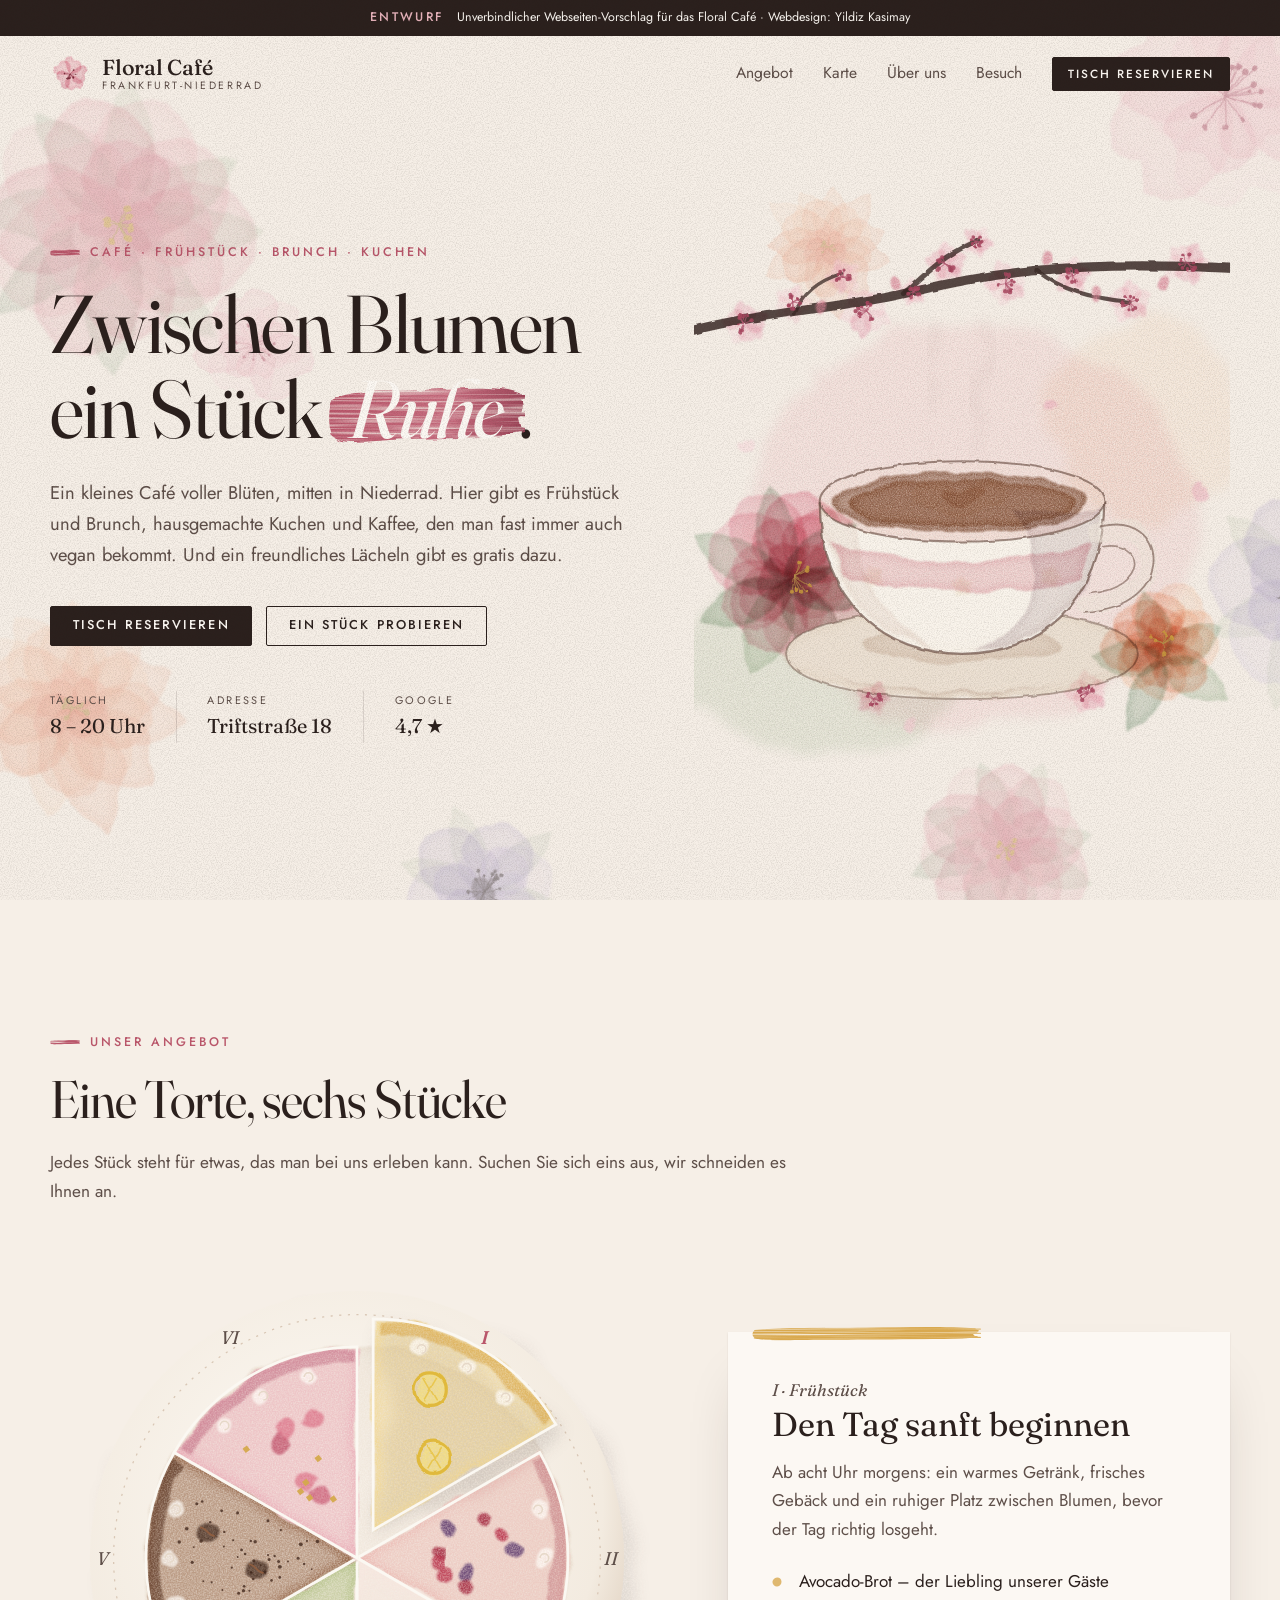
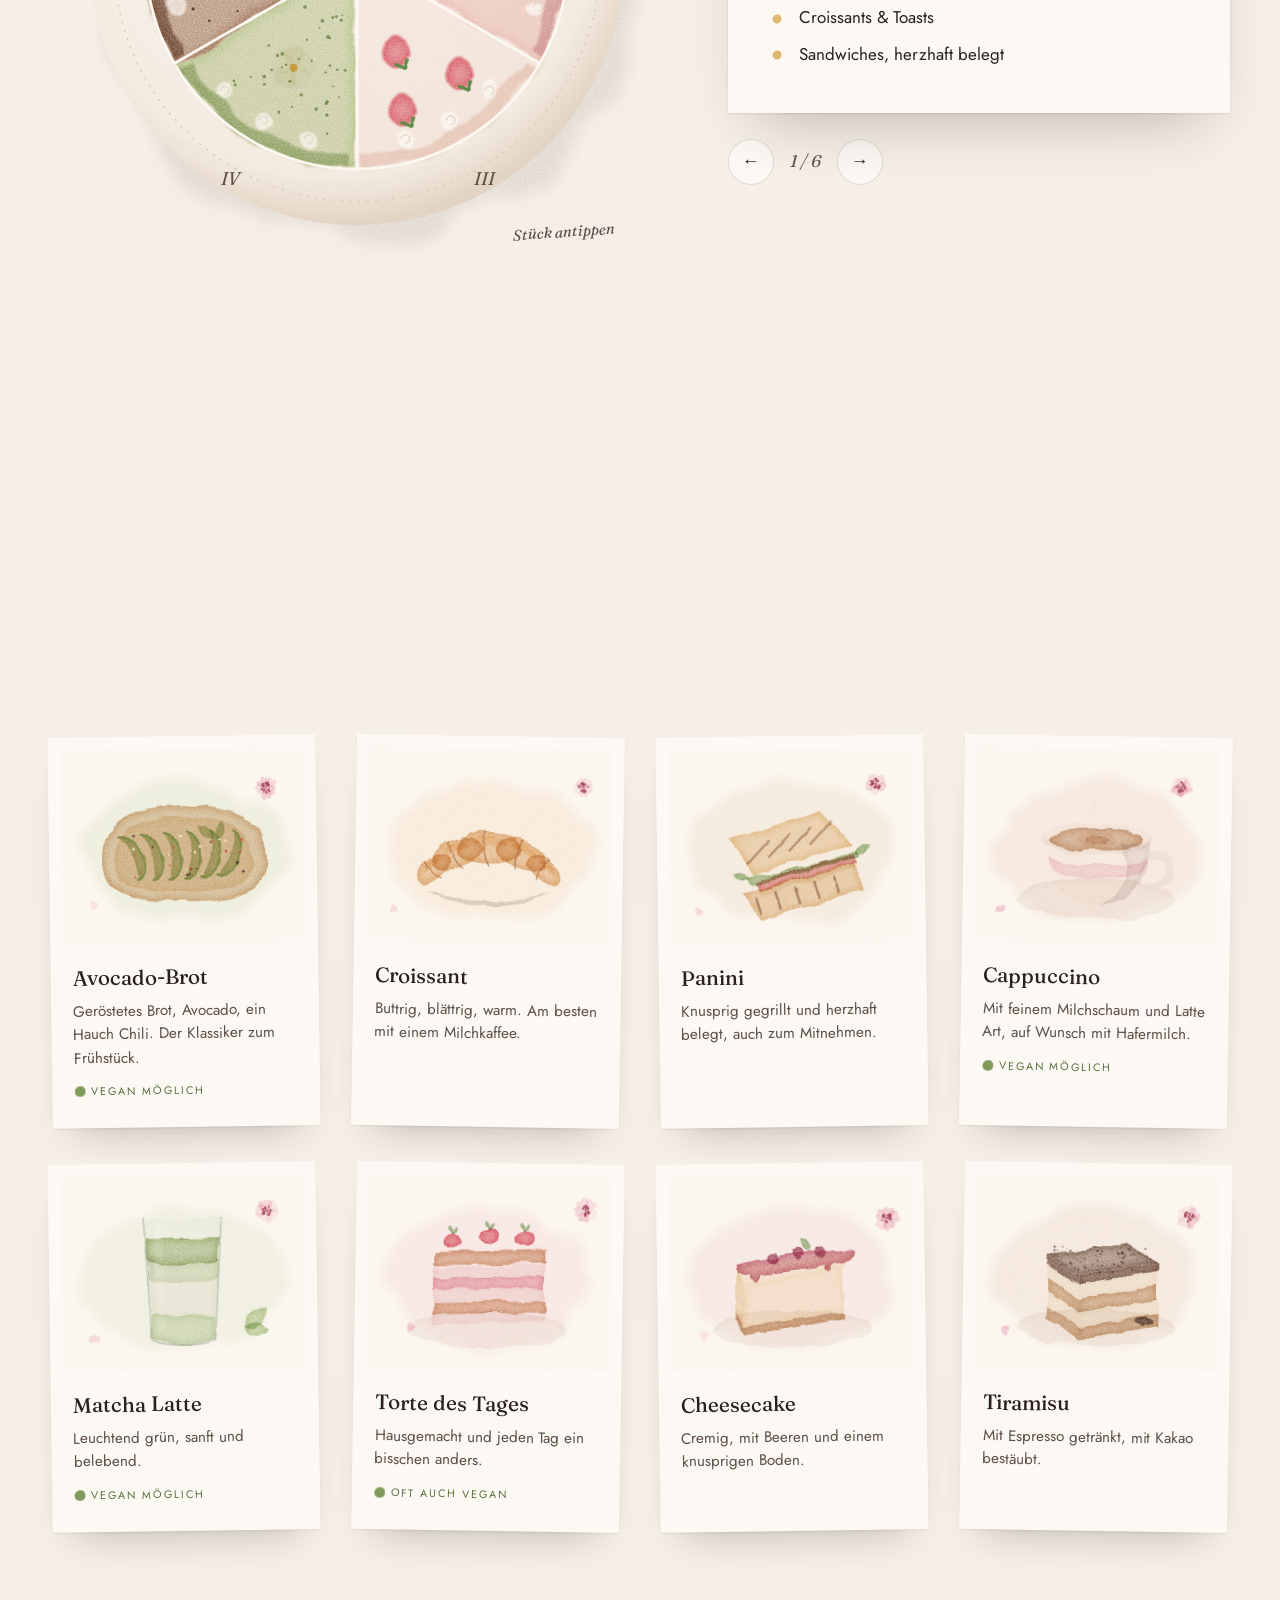
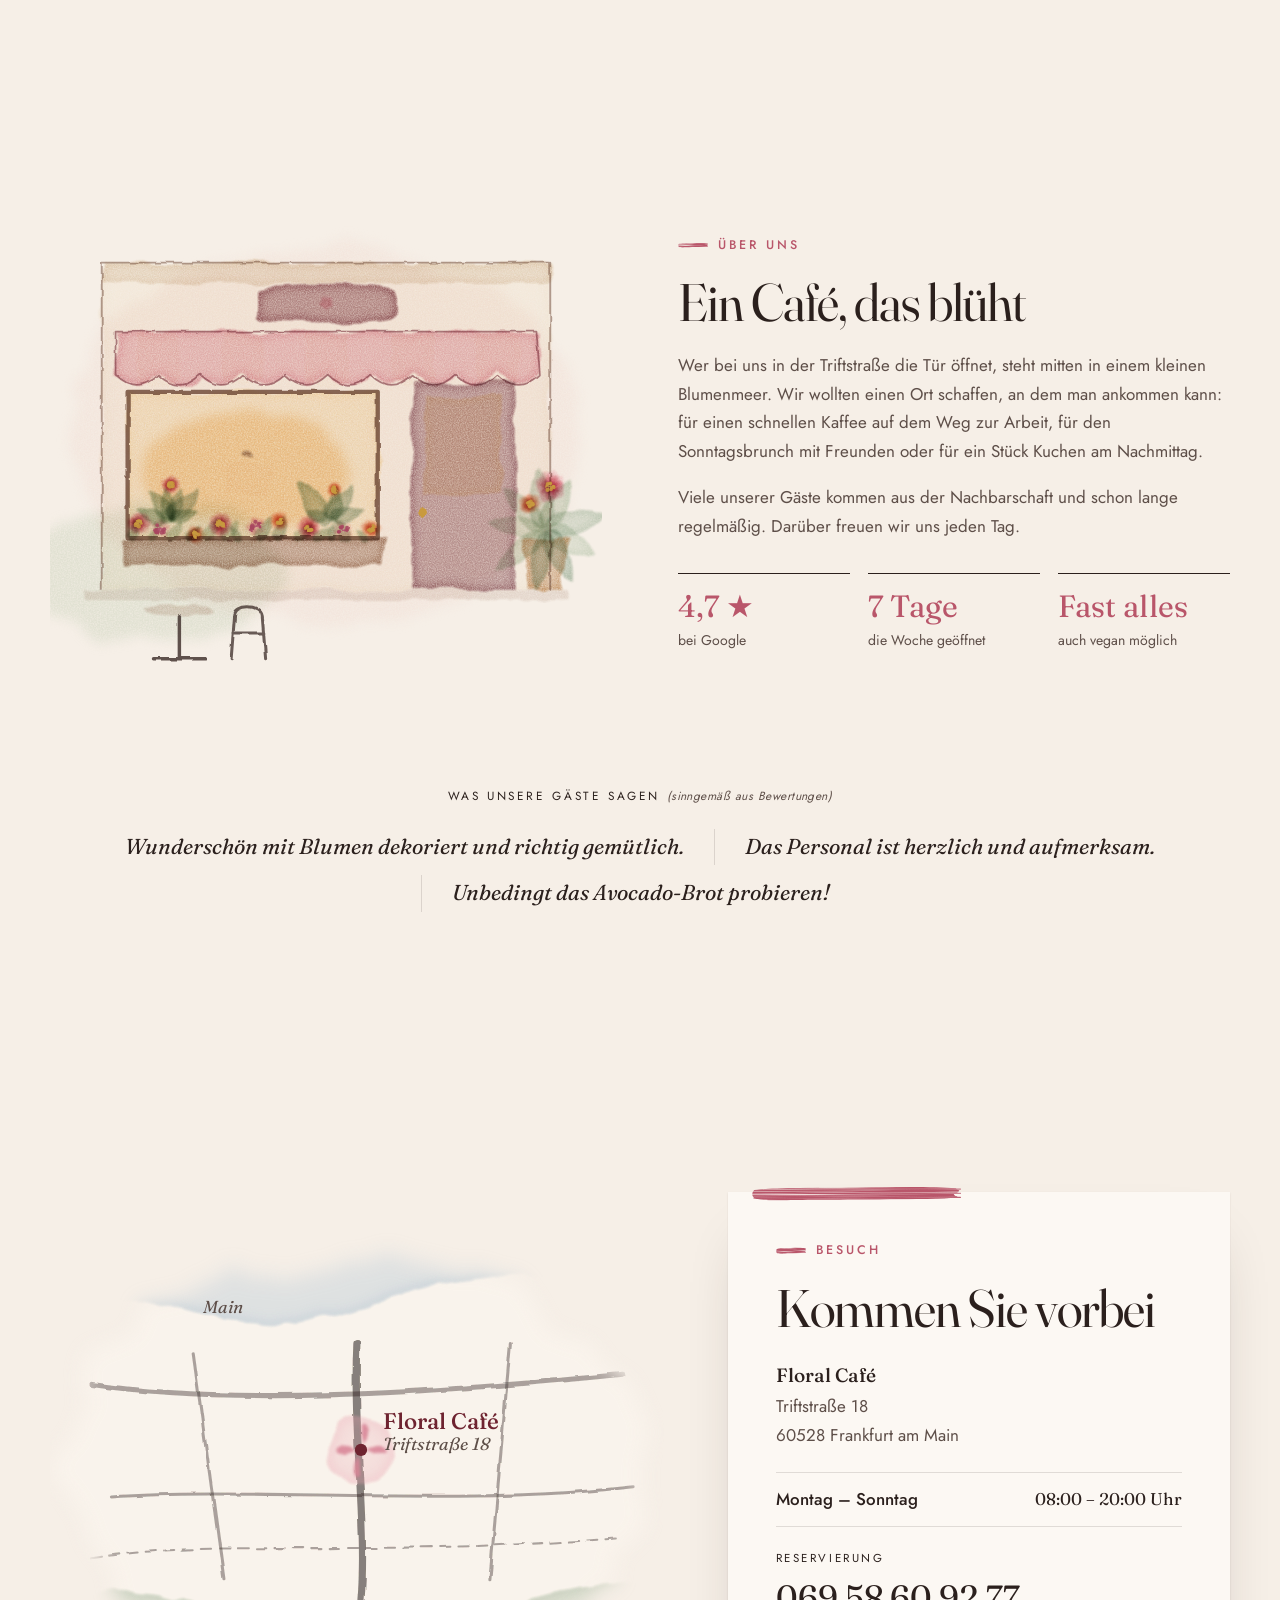
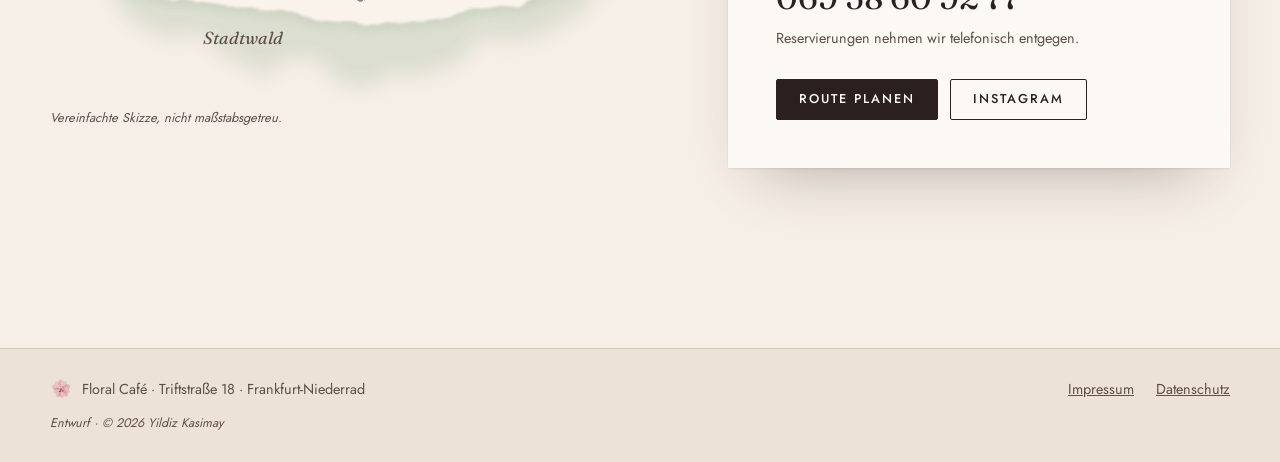
==== index.html @ 33cf8b5d "Webseiten-Entwurf für das Floral Café Romantisch-florales Design im Stil von ayhankasimay.de: Hinter" ====
<!doctype html>
<html lang="de">
<head>
  <meta charset="utf-8">
  <meta name="viewport" content="width=device-width, initial-scale=1">
  <title>Floral Café · Frankfurt-Niederrad</title>
  <meta name="description" content="Frühstück, Brunch und hausgemachte Kuchen in einem kleinen Café voller Blumen – Triftstraße 18, Frankfurt-Niederrad. Täglich 8–20 Uhr.">
  <!-- Entwurf: nicht von Suchmaschinen erfassen lassen, solange das Café nicht zugestimmt hat -->
  <meta name="robots" content="noindex, nofollow">
  <meta name="theme-color" content="#f6efe7">
  <link rel="icon" href="img/logo.svg" type="image/svg+xml">
  <link rel="preload" href="fonts/fraunces-latin-opsz-normal.woff2" as="font" type="font/woff2" crossorigin>
  <link rel="preload" href="fonts/jost-latin-wght-normal.woff2" as="font" type="font/woff2" crossorigin>
  <link rel="stylesheet" href="css/style.css">
</head>
<body>

  <!-- Hintergrund: Blüten, die langsam aufblühen -->
  <div class="garden" aria-hidden="true">
    <div class="bloom" data-bloom="0" style="--x:-4%;--y:6%;--s:340px;--r:-12deg"><img src="img/bloom-peony-1.svg" alt=""><img src="img/bloom-peony-2.svg" alt=""><img src="img/bloom-peony-3.svg" alt=""></div>
    <div class="bloom" data-bloom="0" style="--x:84%;--y:-6%;--s:300px;--r:20deg"><img src="img/bloom-sakura-1.svg" alt=""><img src="img/bloom-sakura-2.svg" alt=""><img src="img/bloom-sakura-3.svg" alt=""></div>
    <div class="bloom" data-bloom=".08" style="--x:92%;--y:52%;--s:260px;--r:40deg"><img src="img/bloom-anemone-1.svg" alt=""><img src="img/bloom-anemone-2.svg" alt=""><img src="img/bloom-anemone-3.svg" alt=""></div>
    <div class="bloom" data-bloom=".2" style="--x:-6%;--y:62%;--s:300px;--r:-30deg"><img src="img/bloom-apricot-1.svg" alt=""><img src="img/bloom-apricot-2.svg" alt=""><img src="img/bloom-apricot-3.svg" alt=""></div>
    <div class="bloom" data-bloom=".35" style="--x:70%;--y:82%;--s:220px;--r:8deg"><img src="img/bloom-peony-1.svg" alt=""><img src="img/bloom-peony-2.svg" alt=""><img src="img/bloom-peony-3.svg" alt=""></div>
    <div class="bloom" data-bloom=".5" style="--x:14%;--y:30%;--s:150px;--r:60deg"><img src="img/bloom-sakura-1.svg" alt=""><img src="img/bloom-sakura-2.svg" alt=""><img src="img/bloom-sakura-3.svg" alt=""></div>
    <div class="bloom" data-bloom=".65" style="--x:58%;--y:18%;--s:170px;--r:-24deg"><img src="img/bloom-apricot-1.svg" alt=""><img src="img/bloom-apricot-2.svg" alt=""><img src="img/bloom-apricot-3.svg" alt=""></div>
    <div class="bloom" data-bloom=".8" style="--x:30%;--y:88%;--s:200px;--r:14deg"><img src="img/bloom-anemone-1.svg" alt=""><img src="img/bloom-anemone-2.svg" alt=""><img src="img/bloom-anemone-3.svg" alt=""></div>
  </div>

  <div class="draft-bar">
    <strong>Entwurf</strong>
    <span>Unverbindlicher Webseiten-Vorschlag für das Floral Café · Webdesign: Yildiz Kasimay</span>
  </div>

  <header class="site-header">
    <div class="container site-header__inner">
      <a class="brand" href="#start" aria-label="Floral Café – zum Seitenanfang">
        <img class="brand__mark" src="img/logo.svg" alt="" width="40" height="40">
        <span class="brand__text">
          <span class="brand__name">Floral Café</span>
          <span class="brand__sub">Frankfurt-Niederrad</span>
        </span>
      </a>
      <nav class="nav" aria-label="Hauptnavigation">
        <a href="#angebot">Angebot</a>
        <a href="#karte">Karte</a>
        <a href="#ueber-uns">Über uns</a>
        <a href="#besuch">Besuch</a>
        <a class="btn btn--small" href="tel:+496958609277">Tisch reservieren</a>
      </nav>
    </div>
  </header>

  <main id="start">

    <!-- Hero -->
    <section class="hero container">
      <div class="hero__text reveal">
        <p class="eyebrow">Café · Frühstück · Brunch · Kuchen</p>
        <h1 class="display">
          Zwischen Blumen<br>ein Stück <span class="painted"><span class="painted__text">Ruhe</span></span>.
        </h1>
        <p class="lead">
          Ein kleines Café voller Blüten, mitten in Niederrad. Hier gibt es Frühstück und Brunch,
          hausgemachte Kuchen und Kaffee, den man fast immer auch vegan bekommt. Und ein freundliches
          Lächeln gibt es gratis dazu.
        </p>
        <div class="hero__actions">
          <a class="btn" href="tel:+496958609277">Tisch reservieren</a>
          <a class="btn btn--ghost" href="#angebot">Ein Stück probieren</a>
        </div>
        <ul class="facts">
          <li><span class="facts__label">Täglich</span>8 – 20 Uhr</li>
          <li><span class="facts__label">Adresse</span>Triftstraße 18</li>
          <li><span class="facts__label">Google</span>4,7 ★</li>
        </ul>
      </div>
      <figure class="hero__art reveal">
        <img src="img/hero-kaffee.svg" alt="Aquarell: Cappuccino mit Latte Art zwischen Pfingstrosen, darüber ein Kirschblütenzweig" width="640" height="640">
      </figure>
    </section>

    <!-- Angebot als Torte -->
    <section class="section" id="angebot">
      <div class="container">
        <header class="section__head reveal">
          <p class="eyebrow">Unser Angebot</p>
          <h2 class="title">Eine Torte, sechs Stücke</h2>
          <p class="section__intro">Jedes Stück steht für etwas, das man bei uns erleben kann. Suchen Sie sich eins aus, wir schneiden es Ihnen an.</p>
        </header>

        <div class="cake">
          <div class="cake__plate reveal">
<!-- torte:start -->
<svg class="cake__svg" viewBox="0 0 520 520" role="group" aria-label="Torte mit sechs Stücken – jedes Stück steht für ein Angebot">
<defs>
<filter id="k-wc" x="-20%" y="-20%" width="140%" height="140%" color-interpolation-filters="sRGB">
  <feTurbulence type="fractalNoise" baseFrequency="0.022" numOctaves="3" seed="8" result="warp"/>
  <feDisplacementMap in="SourceGraphic" in2="warp" scale="14" xChannelSelector="R" yChannelSelector="G" result="shape"/>
  <feGaussianBlur in="shape" stdDeviation="1.1" result="soft"/>
  <feMorphology in="soft" operator="erode" radius="2.5" result="inner"/>
  <feGaussianBlur in="inner" stdDeviation="5" result="innerSoft"/>
  <feComposite in="soft" in2="innerSoft" operator="arithmetic" k2="1" k3="-0.45" result="pool"/>
  <feTurbulence type="fractalNoise" baseFrequency="0.75" numOctaves="2" seed="12" result="grain"/>
  <feColorMatrix in="grain" type="matrix" values="0 0 0 0 0  0 0 0 0 0  0 0 0 0 0  -0.9 0 0 0 1.28" result="grainA"/>
  <feComposite in="pool" in2="grainA" operator="in"/>
</filter>
<filter id="k-bleed" x="-35%" y="-35%" width="170%" height="170%" color-interpolation-filters="sRGB">
  <feTurbulence type="fractalNoise" baseFrequency="0.012" numOctaves="4" seed="9" result="warp"/>
  <feDisplacementMap in="SourceGraphic" in2="warp" scale="46" xChannelSelector="R" yChannelSelector="G" result="shape"/>
  <feGaussianBlur in="shape" stdDeviation="7" result="soft"/>
  <feTurbulence type="fractalNoise" baseFrequency="0.6" numOctaves="2" seed="10" result="grain"/>
  <feColorMatrix in="grain" type="matrix" values="0 0 0 0 0  0 0 0 0 0  0 0 0 0 0  -1.2 0 0 0 1.4" result="grainA"/>
  <feComposite in="soft" in2="grainA" operator="in"/>
</filter>
<filter id="k-ink" x="-10%" y="-10%" width="120%" height="120%" color-interpolation-filters="sRGB">
  <feTurbulence type="fractalNoise" baseFrequency="0.06" numOctaves="2" seed="11" result="warp"/>
  <feDisplacementMap in="SourceGraphic" in2="warp" scale="4" xChannelSelector="R" yChannelSelector="G" result="shape"/>
  <feGaussianBlur in="shape" stdDeviation="0.45"/>
</filter>
<radialGradient id="k-plate" cx="45%" cy="40%" r="60%"><stop offset="0" stop-color="#fdfaf5"/><stop offset=".85" stop-color="#f3ebe0"/><stop offset="1" stop-color="#e2d4c4"/></radialGradient>
</defs>
<ellipse cx="270" cy="276" rx="250" ry="246" fill="#2b201d" fill-opacity=".10" filter="url(#k-bleed)"/>
<circle cx="260" cy="260" r="248" fill="url(#k-plate)"/>
<circle cx="260" cy="260" r="226" fill="none" stroke="#d9c7b5" stroke-width="1.2" stroke-dasharray="2 6"/>
<circle cx="260" cy="260" r="198" fill="#e8dccd" filter="url(#k-wc)"/>
<g class="cake__slice" data-slice="0" style="--dx:15px;--dy:-26px" tabindex="0" role="button" aria-label="Stück I">
  <path d="M260 260L260 64A196 196 0 0 1 429.7 162Z" fill="#2b201d" fill-opacity=".14" filter="url(#k-bleed)" class="cake__shadow"/>
  <path d="M260 260L260 64A196 196 0 0 1 429.7 162Z" fill="#f1d58a" filter="url(#k-wc)"/>
  <path d="M264.9 71.1A189 189 0 0 1 421.1 161.2" fill="none" stroke="#d9a94f" stroke-width="12" stroke-opacity=".8" filter="url(#k-wc)"/>
  <circle cx="316.7" cy="192.4" r="15" fill="#f6e27a" fill-opacity=".9" filter="url(#k-wc)"/><circle cx="316.7" cy="192.4" r="15" fill="none" stroke="#e0b93c" stroke-width="3" filter="url(#k-ink)"/><path d="M328.7 192.4L304.7 192.4" stroke="#e8c650" stroke-width="1.4" filter="url(#k-ink)"/><path d="M322.7 202.8L310.7 182" stroke="#e8c650" stroke-width="1.4" filter="url(#k-ink)"/><path d="M310.7 202.8L322.7 182" stroke="#e8c650" stroke-width="1.4" filter="url(#k-ink)"/><circle cx="312.9" cy="129.2" r="15" fill="#f6e27a" fill-opacity=".9" filter="url(#k-wc)"/><circle cx="312.9" cy="129.2" r="15" fill="none" stroke="#e0b93c" stroke-width="3" filter="url(#k-ink)"/><path d="M324.9 129.2L300.9 129.2" stroke="#e8c650" stroke-width="1.4" filter="url(#k-ink)"/><path d="M318.9 139.6L306.9 118.8" stroke="#e8c650" stroke-width="1.4" filter="url(#k-ink)"/><path d="M306.9 139.6L318.9 118.8" stroke="#e8c650" stroke-width="1.4" filter="url(#k-ink)"/><circle cx="305" cy="91.9" r="8" fill="#fdf9f3" fill-opacity=".95" filter="url(#k-wc)"/><path d="M301 91.9a4 4 0 1 1 4 4" stroke="#e6d8c8" stroke-width="1.4" fill="none"/><circle cx="347" cy="109.3" r="8" fill="#fdf9f3" fill-opacity=".95" filter="url(#k-wc)"/><path d="M343 109.3a4 4 0 1 1 4 4" stroke="#e6d8c8" stroke-width="1.4" fill="none"/><circle cx="383" cy="137" r="8" fill="#fdf9f3" fill-opacity=".95" filter="url(#k-wc)"/><path d="M379 137a4 4 0 1 1 4 4" stroke="#e6d8c8" stroke-width="1.4" fill="none"/>
  <path d="M260 260L260 64A196 196 0 0 1 429.7 162Z" fill="none" stroke="#fbf8f2" stroke-width="2.5"/>
</g>
<text class="cake__num" x="378" y="55.6" text-anchor="middle" dominant-baseline="central">I</text>
<g class="cake__slice" data-slice="1" style="--dx:30px;--dy:0px" tabindex="0" role="button" aria-label="Stück II">
  <path d="M260 260L429.7 162A196 196 0 0 1 429.7 358Z" fill="#2b201d" fill-opacity=".14" filter="url(#k-bleed)" class="cake__shadow"/>
  <path d="M260 260L429.7 162A196 196 0 0 1 429.7 358Z" fill="#ebb8b2" filter="url(#k-wc)"/>
  <path d="M426.1 169.8A189 189 0 0 1 426.1 350.2" fill="none" stroke="#c9868a" stroke-width="12" stroke-opacity=".8" filter="url(#k-wc)"/>
  <circle cx="339.2" cy="274.8" r="7.6" fill="#b8324a" fill-opacity=".9" filter="url(#k-wc)"/><circle cx="361.5" cy="273.8" r="7.8" fill="#5b3a6e" fill-opacity=".9" filter="url(#k-wc)"/><circle cx="344.9" cy="234.2" r="7.2" fill="#5b3a6e" fill-opacity=".9" filter="url(#k-wc)"/><circle cx="359.6" cy="286.7" r="7.4" fill="#a3283f" fill-opacity=".9" filter="url(#k-wc)"/><circle cx="333.9" cy="255.8" r="6.1" fill="#a3283f" fill-opacity=".9" filter="url(#k-wc)"/><circle cx="394" cy="238.4" r="6.2" fill="#b8324a" fill-opacity=".9" filter="url(#k-wc)"/><circle cx="332.2" cy="264.6" r="6.2" fill="#b8324a" fill-opacity=".9" filter="url(#k-wc)"/><circle cx="404.3" cy="253.5" r="8.2" fill="#5b3a6e" fill-opacity=".9" filter="url(#k-wc)"/><circle cx="378.3" cy="223.2" r="6.5" fill="#a3283f" fill-opacity=".9" filter="url(#k-wc)"/><circle cx="428.1" cy="215" r="8" fill="#fdf9f3" fill-opacity=".95" filter="url(#k-wc)"/><path d="M424.1 215a4 4 0 1 1 4 4" stroke="#e6d8c8" stroke-width="1.4" fill="none"/><circle cx="434" cy="260" r="8" fill="#fdf9f3" fill-opacity=".95" filter="url(#k-wc)"/><path d="M430 260a4 4 0 1 1 4 4" stroke="#e6d8c8" stroke-width="1.4" fill="none"/><circle cx="428.1" cy="305" r="8" fill="#fdf9f3" fill-opacity=".95" filter="url(#k-wc)"/><path d="M424.1 305a4 4 0 1 1 4 4" stroke="#e6d8c8" stroke-width="1.4" fill="none"/>
  <path d="M260 260L429.7 162A196 196 0 0 1 429.7 358Z" fill="none" stroke="#fbf8f2" stroke-width="2.5"/>
</g>
<text class="cake__num" x="496" y="260" text-anchor="middle" dominant-baseline="central">II</text>
<g class="cake__slice" data-slice="2" style="--dx:15px;--dy:26px" tabindex="0" role="button" aria-label="Stück III">
  <path d="M260 260L429.7 358A196 196 0 0 1 260 456Z" fill="#2b201d" fill-opacity=".14" filter="url(#k-bleed)" class="cake__shadow"/>
  <path d="M260 260L429.7 358A196 196 0 0 1 260 456Z" fill="#f7e6df" filter="url(#k-wc)"/>
  <path d="M421.1 358.8A189 189 0 0 1 264.9 448.9" fill="none" stroke="#e3b9a8" stroke-width="12" stroke-opacity=".8" filter="url(#k-wc)"/>
  <g transform="translate(293 341.8) rotate(150)"><path d="M-13 -4C-13 -22 13 -22 13 -4C10 10 -10 10 -13 -4Z" fill="#d23a4a" fill-opacity=".92" filter="url(#k-wc)"/><path d="M-6 -16L0 -24L6 -16" stroke="#5f8a45" stroke-width="3" fill="none" filter="url(#k-ink)"/></g><g transform="translate(351.8 362) rotate(150)"><path d="M-13 -4C-13 -22 13 -22 13 -4C10 10 -10 10 -13 -4Z" fill="#d23a4a" fill-opacity=".92" filter="url(#k-wc)"/><path d="M-6 -16L0 -24L6 -16" stroke="#5f8a45" stroke-width="3" fill="none" filter="url(#k-ink)"/></g><g transform="translate(298.9 395.7) rotate(150)"><path d="M-13 -4C-13 -22 13 -22 13 -4C10 10 -10 10 -13 -4Z" fill="#d23a4a" fill-opacity=".92" filter="url(#k-wc)"/><path d="M-6 -16L0 -24L6 -16" stroke="#5f8a45" stroke-width="3" fill="none" filter="url(#k-ink)"/></g><circle cx="383" cy="383" r="8" fill="#fdf9f3" fill-opacity=".95" filter="url(#k-wc)"/><path d="M379 383a4 4 0 1 1 4 4" stroke="#e6d8c8" stroke-width="1.4" fill="none"/><circle cx="347" cy="410.7" r="8" fill="#fdf9f3" fill-opacity=".95" filter="url(#k-wc)"/><path d="M343 410.7a4 4 0 1 1 4 4" stroke="#e6d8c8" stroke-width="1.4" fill="none"/><circle cx="305" cy="428.1" r="8" fill="#fdf9f3" fill-opacity=".95" filter="url(#k-wc)"/><path d="M301 428.1a4 4 0 1 1 4 4" stroke="#e6d8c8" stroke-width="1.4" fill="none"/>
  <path d="M260 260L429.7 358A196 196 0 0 1 260 456Z" fill="none" stroke="#fbf8f2" stroke-width="2.5"/>
</g>
<text class="cake__num" x="378" y="464.4" text-anchor="middle" dominant-baseline="central">III</text>
<g class="cake__slice" data-slice="3" style="--dx:-15px;--dy:26px" tabindex="0" role="button" aria-label="Stück IV">
  <path d="M260 260L260 456A196 196 0 0 1 90.3 358Z" fill="#2b201d" fill-opacity=".14" filter="url(#k-bleed)" class="cake__shadow"/>
  <path d="M260 260L260 456A196 196 0 0 1 90.3 358Z" fill="#aebe80" filter="url(#k-wc)"/>
  <path d="M255.1 448.9A189 189 0 0 1 98.9 358.8" fill="none" stroke="#7f9555" stroke-width="12" stroke-opacity=".8" filter="url(#k-wc)"/>
  <circle cx="248.9" cy="364.3" r="1.4" fill="#5f7a35" fill-opacity=".7"/><circle cx="246.4" cy="313.1" r="0.8" fill="#5f7a35" fill-opacity=".7"/><circle cx="187.4" cy="404" r="0.9" fill="#5f7a35" fill-opacity=".7"/><circle cx="208.2" cy="387.1" r="1.6" fill="#5f7a35" fill-opacity=".7"/><circle cx="227.9" cy="318.4" r="1.7" fill="#5f7a35" fill-opacity=".7"/><circle cx="240.9" cy="314.3" r="1.4" fill="#5f7a35" fill-opacity=".7"/><circle cx="187.4" cy="402.8" r="1.2" fill="#5f7a35" fill-opacity=".7"/><circle cx="232.3" cy="393.5" r="1.6" fill="#5f7a35" fill-opacity=".7"/><circle cx="194.2" cy="359.2" r="1.3" fill="#5f7a35" fill-opacity=".7"/><circle cx="199.6" cy="398.3" r="1" fill="#5f7a35" fill-opacity=".7"/><circle cx="237.5" cy="315.2" r="1.4" fill="#5f7a35" fill-opacity=".7"/><circle cx="238" cy="379.2" r="0.9" fill="#5f7a35" fill-opacity=".7"/><circle cx="231.4" cy="395" r="1.5" fill="#5f7a35" fill-opacity=".7"/><circle cx="190.3" cy="361.5" r="1" fill="#5f7a35" fill-opacity=".7"/><circle cx="186.2" cy="350.5" r="1.5" fill="#5f7a35" fill-opacity=".7"/><circle cx="222" cy="400.3" r="1.7" fill="#5f7a35" fill-opacity=".7"/><circle cx="174" cy="377.2" r="1.4" fill="#5f7a35" fill-opacity=".7"/><circle cx="230.8" cy="366.2" r="1.1" fill="#5f7a35" fill-opacity=".7"/><circle cx="234.9" cy="360" r="1.3" fill="#5f7a35" fill-opacity=".7"/><circle cx="145.7" cy="374.1" r="1.3" fill="#5f7a35" fill-opacity=".7"/><circle cx="245.4" cy="317.6" r="1.5" fill="#5f7a35" fill-opacity=".7"/><circle cx="232.3" cy="423.2" r="1.2" fill="#5f7a35" fill-opacity=".7"/><circle cx="200.9" cy="365.4" r="0.9" fill="#5f7a35" fill-opacity=".7"/><circle cx="232" cy="405.9" r="1.7" fill="#5f7a35" fill-opacity=".7"/><circle cx="178.1" cy="341.3" r="1.2" fill="#5f7a35" fill-opacity=".7"/><circle cx="213.5" cy="335.9" r="1.1" fill="#5f7a35" fill-opacity=".7"/><circle cx="241.7" cy="363.7" r="1.2" fill="#5f7a35" fill-opacity=".7"/><circle cx="197.7" cy="374.4" r="1.4" fill="#5f7a35" fill-opacity=".7"/><circle cx="205.9" cy="353.9" r="1.1" fill="#5f7a35" fill-opacity=".7"/><circle cx="225.2" cy="324.9" r="0.9" fill="#5f7a35" fill-opacity=".7"/><circle cx="211.7" cy="305.6" r="1.7" fill="#5f7a35" fill-opacity=".7"/><circle cx="161.4" cy="370.5" r="1" fill="#5f7a35" fill-opacity=".7"/><circle cx="234.8" cy="334.3" r="1.1" fill="#5f7a35" fill-opacity=".7"/><circle cx="233.1" cy="333.3" r="1.8" fill="#5f7a35" fill-opacity=".7"/><circle cx="147" cy="377.8" r="1.4" fill="#5f7a35" fill-opacity=".7"/><circle cx="173.8" cy="370.1" r="1.8" fill="#5f7a35" fill-opacity=".7"/><circle cx="180.7" cy="363.9" r="1.2" fill="#5f7a35" fill-opacity=".7"/><circle cx="190.6" cy="349.1" r="1.7" fill="#5f7a35" fill-opacity=".7"/><circle cx="217.9" cy="355.4" r="1.1" fill="#5f7a35" fill-opacity=".7"/><circle cx="243.5" cy="389.3" r="0.9" fill="#5f7a35" fill-opacity=".7"/><path d="M0 0C10.9 -5.3 11.8 -13.7 3.9 -17.5L0 -15.1L-3.9 -17.5C-11.8 -13.7 -10.9 -5.3 0 0Z" transform="translate(201.2 361.8) rotate(-1.2)" fill="#f4efe6" fill-opacity="0.98" filter="url(#k-wc)" style="mix-blend-mode:multiply"/><path d="M0 0C11.5 -5.1 12.4 -13.4 4.1 -17.2L0 -14.8L-4.1 -17.2C-12.4 -13.4 -11.5 -5.1 0 0Z" transform="translate(201.2 361.8) rotate(69)" fill="#fbf8f2" fill-opacity="0.9840000000000001" filter="url(#k-wc)" style="mix-blend-mode:multiply"/><path d="M0 0C11.4 -4.8 12.4 -12.6 4.1 -16.1L0 -13.9L-4.1 -16.1C-12.4 -12.6 -11.4 -4.8 0 0Z" transform="translate(201.2 361.8) rotate(145.6)" fill="#fbf8f2" fill-opacity="0.9540000000000001" filter="url(#k-wc)" style="mix-blend-mode:multiply"/><path d="M0 0C11.9 -5.5 12.8 -14.3 4.3 -18.3L0 -15.7L-4.3 -18.3C-12.8 -14.3 -11.9 -5.5 0 0Z" transform="translate(201.2 361.8) rotate(214.7)" fill="#f4efe6" fill-opacity="0.958" filter="url(#k-wc)" style="mix-blend-mode:multiply"/><path d="M0 0C12.8 -5.4 13.8 -14 4.6 -17.9L0 -15.4L-4.6 -17.9C-13.8 -14 -12.8 -5.4 0 0Z" transform="translate(201.2 361.8) rotate(289.9)" fill="#fbf8f2" fill-opacity="0.9790000000000001" filter="url(#k-wc)" style="mix-blend-mode:multiply"/><circle cx="201.2" cy="361.8" r="3.5" fill="#c99a3e" filter="url(#k-ink)"/><circle cx="215" cy="428.1" r="8" fill="#fdf9f3" fill-opacity=".95" filter="url(#k-wc)"/><path d="M211 428.1a4 4 0 1 1 4 4" stroke="#e6d8c8" stroke-width="1.4" fill="none"/><circle cx="173" cy="410.7" r="8" fill="#fdf9f3" fill-opacity=".95" filter="url(#k-wc)"/><path d="M169 410.7a4 4 0 1 1 4 4" stroke="#e6d8c8" stroke-width="1.4" fill="none"/><circle cx="137" cy="383" r="8" fill="#fdf9f3" fill-opacity=".95" filter="url(#k-wc)"/><path d="M133 383a4 4 0 1 1 4 4" stroke="#e6d8c8" stroke-width="1.4" fill="none"/>
  <path d="M260 260L260 456A196 196 0 0 1 90.3 358Z" fill="none" stroke="#fbf8f2" stroke-width="2.5"/>
</g>
<text class="cake__num" x="142" y="464.4" text-anchor="middle" dominant-baseline="central">IV</text>
<g class="cake__slice" data-slice="4" style="--dx:-30px;--dy:0px" tabindex="0" role="button" aria-label="Stück V">
  <path d="M260 260L90.3 358A196 196 0 0 1 90.3 162Z" fill="#2b201d" fill-opacity=".14" filter="url(#k-bleed)" class="cake__shadow"/>
  <path d="M260 260L90.3 358A196 196 0 0 1 90.3 162Z" fill="#8f5e40" filter="url(#k-wc)"/>
  <path d="M93.9 350.2A189 189 0 0 1 93.9 169.8" fill="none" stroke="#5d3a29" stroke-width="12" stroke-opacity=".8" filter="url(#k-wc)"/>
  <circle cx="111.2" cy="209.7" r="1.4" fill="#3a2016" fill-opacity=".75"/><circle cx="223.3" cy="244.6" r="1.6" fill="#3a2016" fill-opacity=".75"/><circle cx="134.3" cy="216.2" r="1.3" fill="#3a2016" fill-opacity=".75"/><circle cx="150.1" cy="292.7" r="1.4" fill="#3a2016" fill-opacity=".75"/><circle cx="108.4" cy="249.9" r="0.9" fill="#3a2016" fill-opacity=".75"/><circle cx="136.4" cy="249.3" r="0.9" fill="#3a2016" fill-opacity=".75"/><circle cx="163.7" cy="279.5" r="1.2" fill="#3a2016" fill-opacity=".75"/><circle cx="116.3" cy="207.6" r="1.2" fill="#3a2016" fill-opacity=".75"/><circle cx="149.2" cy="259" r="0.9" fill="#3a2016" fill-opacity=".75"/><circle cx="149.1" cy="218.1" r="1.4" fill="#3a2016" fill-opacity=".75"/><circle cx="177.4" cy="257.3" r="1" fill="#3a2016" fill-opacity=".75"/><circle cx="188.4" cy="268.2" r="1.8" fill="#3a2016" fill-opacity=".75"/><circle cx="180.6" cy="280.8" r="1.2" fill="#3a2016" fill-opacity=".75"/><circle cx="183.5" cy="258.1" r="1.1" fill="#3a2016" fill-opacity=".75"/><circle cx="154.6" cy="290.4" r="1.5" fill="#3a2016" fill-opacity=".75"/><circle cx="149" cy="309.3" r="1.1" fill="#3a2016" fill-opacity=".75"/><circle cx="161.7" cy="273.5" r="1.2" fill="#3a2016" fill-opacity=".75"/><circle cx="107" cy="264" r="1.5" fill="#3a2016" fill-opacity=".75"/><circle cx="205.3" cy="260.3" r="1.4" fill="#3a2016" fill-opacity=".75"/><circle cx="165.4" cy="245" r="1.6" fill="#3a2016" fill-opacity=".75"/><circle cx="123.7" cy="226.7" r="1.1" fill="#3a2016" fill-opacity=".75"/><circle cx="188.3" cy="278" r="1.3" fill="#3a2016" fill-opacity=".75"/><circle cx="143.7" cy="269" r="1" fill="#3a2016" fill-opacity=".75"/><circle cx="125" cy="282.6" r="1" fill="#3a2016" fill-opacity=".75"/><circle cx="189.3" cy="234.1" r="1" fill="#3a2016" fill-opacity=".75"/><circle cx="170.6" cy="266.8" r="0.9" fill="#3a2016" fill-opacity=".75"/><circle cx="187.2" cy="263.2" r="1.4" fill="#3a2016" fill-opacity=".75"/><circle cx="161.4" cy="244.2" r="1.1" fill="#3a2016" fill-opacity=".75"/><circle cx="145" cy="243.5" r="1" fill="#3a2016" fill-opacity=".75"/><circle cx="122.8" cy="318.3" r="1.2" fill="#3a2016" fill-opacity=".75"/><circle cx="115.2" cy="244.2" r="1.7" fill="#3a2016" fill-opacity=".75"/><circle cx="136.8" cy="235.8" r="1.1" fill="#3a2016" fill-opacity=".75"/><circle cx="164.2" cy="262.6" r="1.4" fill="#3a2016" fill-opacity=".75"/><circle cx="213.5" cy="244.2" r="1" fill="#3a2016" fill-opacity=".75"/><circle cx="94.9" cy="245.2" r="1.6" fill="#3a2016" fill-opacity=".75"/><circle cx="101.9" cy="232.8" r="1.7" fill="#3a2016" fill-opacity=".75"/><circle cx="117.3" cy="281.5" r="0.9" fill="#3a2016" fill-opacity=".75"/><circle cx="160.1" cy="290.4" r="1" fill="#3a2016" fill-opacity=".75"/><circle cx="177.3" cy="225.4" r="1.4" fill="#3a2016" fill-opacity=".75"/><circle cx="178.4" cy="261.5" r="1.4" fill="#3a2016" fill-opacity=".75"/><circle cx="107.8" cy="307.3" r="1.5" fill="#3a2016" fill-opacity=".75"/><circle cx="152.8" cy="252.5" r="1.3" fill="#3a2016" fill-opacity=".75"/><circle cx="195.9" cy="263.2" r="0.9" fill="#3a2016" fill-opacity=".75"/><circle cx="207.8" cy="247.3" r="1.8" fill="#3a2016" fill-opacity=".75"/><circle cx="155.2" cy="286.3" r="1.3" fill="#3a2016" fill-opacity=".75"/><circle cx="135" cy="289.7" r="0.9" fill="#3a2016" fill-opacity=".75"/><circle cx="174.4" cy="272.9" r="1.5" fill="#3a2016" fill-opacity=".75"/><circle cx="156.1" cy="256.3" r="1.2" fill="#3a2016" fill-opacity=".75"/><circle cx="217.9" cy="270.3" r="0.8" fill="#3a2016" fill-opacity=".75"/><circle cx="210.9" cy="265.6" r="1.1" fill="#3a2016" fill-opacity=".75"/><g transform="translate(166.4 269.8) rotate(210)"><ellipse rx="10" ry="7" fill="#3b2318" fill-opacity=".92" filter="url(#k-wc)"/><path d="M-8 0C-3 -3 3 3 8 0" stroke="#8f5e40" stroke-width="1.6" fill="none"/></g><g transform="translate(121 235.5) rotate(210)"><ellipse rx="10" ry="7" fill="#3b2318" fill-opacity=".92" filter="url(#k-wc)"/><path d="M-8 0C-3 -3 3 3 8 0" stroke="#8f5e40" stroke-width="1.6" fill="none"/></g><circle cx="91.9" cy="305" r="8" fill="#fdf9f3" fill-opacity=".95" filter="url(#k-wc)"/><path d="M87.9 305a4 4 0 1 1 4 4" stroke="#e6d8c8" stroke-width="1.4" fill="none"/><circle cx="86" cy="260" r="8" fill="#fdf9f3" fill-opacity=".95" filter="url(#k-wc)"/><path d="M82 260a4 4 0 1 1 4 4" stroke="#e6d8c8" stroke-width="1.4" fill="none"/><circle cx="91.9" cy="215" r="8" fill="#fdf9f3" fill-opacity=".95" filter="url(#k-wc)"/><path d="M87.9 215a4 4 0 1 1 4 4" stroke="#e6d8c8" stroke-width="1.4" fill="none"/>
  <path d="M260 260L90.3 358A196 196 0 0 1 90.3 162Z" fill="none" stroke="#fbf8f2" stroke-width="2.5"/>
</g>
<text class="cake__num" x="24" y="260" text-anchor="middle" dominant-baseline="central">V</text>
<g class="cake__slice" data-slice="5" style="--dx:-15px;--dy:-26px" tabindex="0" role="button" aria-label="Stück VI">
  <path d="M260 260L90.3 162A196 196 0 0 1 260 64Z" fill="#2b201d" fill-opacity=".14" filter="url(#k-bleed)" class="cake__shadow"/>
  <path d="M260 260L90.3 162A196 196 0 0 1 260 64Z" fill="#eaa9b6" filter="url(#k-wc)"/>
  <path d="M98.9 161.2A189 189 0 0 1 255.1 71.1" fill="none" stroke="#c97f90" stroke-width="12" stroke-opacity=".8" filter="url(#k-wc)"/>
  <path d="M0 0C10 -4.5 11.5 -14.8 0 -18C-11.5 -14.8 -10 -4.5 0 0Z" transform="translate(209.2 135.9) rotate(61.1)" fill="#d9677f" fill-opacity=".85" filter="url(#k-wc)"/><path d="M0 0C10 -4.5 11.5 -14.8 0 -18C-11.5 -14.8 -10 -4.5 0 0Z" transform="translate(187.2 142.9) rotate(169.9)" fill="#b8405c" fill-opacity=".85" filter="url(#k-wc)"/><path d="M0 0C10 -4.5 11.5 -14.8 0 -18C-11.5 -14.8 -10 -4.5 0 0Z" transform="translate(194.5 150.7) rotate(354.1)" fill="#d9677f" fill-opacity=".85" filter="url(#k-wc)"/><path d="M0 0C10 -4.5 11.5 -14.8 0 -18C-11.5 -14.8 -10 -4.5 0 0Z" transform="translate(214.8 199.5) rotate(98)" fill="#c64f6b" fill-opacity=".85" filter="url(#k-wc)"/><path d="M0 0C10 -4.5 11.5 -14.8 0 -18C-11.5 -14.8 -10 -4.5 0 0Z" transform="translate(223.1 185.2) rotate(249.5)" fill="#d9677f" fill-opacity=".85" filter="url(#k-wc)"/><path d="M220.5 167.1l4 -3l3 4l-4 3z" fill="#d4a94c" fill-opacity=".95"/><path d="M209 189.4l4 -3l3 4l-4 3z" fill="#d4a94c" fill-opacity=".95"/><path d="M212.5 203.6l4 -3l3 4l-4 3z" fill="#d4a94c" fill-opacity=".95"/><path d="M153.7 158.5l4 -3l3 4l-4 3z" fill="#d4a94c" fill-opacity=".95"/><path d="M204.1 197.7l4 -3l3 4l-4 3z" fill="#d4a94c" fill-opacity=".95"/><path d="M234.5 204.8l4 -3l3 4l-4 3z" fill="#d4a94c" fill-opacity=".95"/><circle cx="137" cy="137" r="8" fill="#fdf9f3" fill-opacity=".95" filter="url(#k-wc)"/><path d="M133 137a4 4 0 1 1 4 4" stroke="#e6d8c8" stroke-width="1.4" fill="none"/><circle cx="173" cy="109.3" r="8" fill="#fdf9f3" fill-opacity=".95" filter="url(#k-wc)"/><path d="M169 109.3a4 4 0 1 1 4 4" stroke="#e6d8c8" stroke-width="1.4" fill="none"/><circle cx="215" cy="91.9" r="8" fill="#fdf9f3" fill-opacity=".95" filter="url(#k-wc)"/><path d="M211 91.9a4 4 0 1 1 4 4" stroke="#e6d8c8" stroke-width="1.4" fill="none"/>
  <path d="M260 260L90.3 162A196 196 0 0 1 260 64Z" fill="none" stroke="#fbf8f2" stroke-width="2.5"/>
</g>
<text class="cake__num" x="142" y="55.6" text-anchor="middle" dominant-baseline="central">VI</text>
</svg>
<!-- torte:end -->
            <p class="cake__hint" aria-hidden="true">Stück antippen</p>
          </div>

          <div class="cake__panel reveal" aria-live="polite">
            <article class="slice-card is-active" data-card="0" style="--accent:#d9a94f">
              <p class="slice-card__num">I · Frühstück</p>
              <h3>Den Tag sanft beginnen</h3>
              <p>Ab acht Uhr morgens: ein warmes Getränk, frisches Gebäck und ein ruhiger Platz zwischen Blumen, bevor der Tag richtig losgeht.</p>
              <ul>
                <li>Avocado-Brot – der Liebling unserer Gäste</li>
                <li>Croissants &amp; Toasts</li>
                <li>Sandwiches, herzhaft belegt</li>
              </ul>
            </article>
            <article class="slice-card" data-card="1" style="--accent:#c9868a">
              <p class="slice-card__num">II · Brunch</p>
              <h3>Für lange Vormittage</h3>
              <p>Mit Freunden, mit der Familie oder einfach mit sich selbst: Bei uns darf ein Brunch so lange dauern, wie das Gespräch.</p>
              <ul>
                <li>Paninis &amp; Club-Sandwich</li>
                <li>Süßes und Herzhaftes zum Teilen</li>
                <li>Jeden Tag in der Woche</li>
              </ul>
            </article>
            <article class="slice-card" data-card="2" style="--accent:#e3909c">
              <p class="slice-card__num">III · Hausgemachte Kuchen</p>
              <h3>Mit Liebe gebacken</h3>
              <p>Unsere Kuchenvitrine wechselt mit Lust und Laune. Was immer gleich bleibt: Alles wird selbst gebacken.</p>
              <ul>
                <li>Cheesecake</li>
                <li>Tiramisu</li>
                <li>Wechselnde Torten &amp; Kuchen</li>
              </ul>
            </article>
            <article class="slice-card" data-card="3" style="--accent:#7f9555">
              <p class="slice-card__num">IV · Vegan</p>
              <h3>Für alle ein Stück</h3>
              <p>Fast jedes Heißgetränk bereiten wir auf Wunsch mit Pflanzenmilch zu, und in der Vitrine wartet fast immer mindestens ein veganer Kuchen.</p>
              <ul>
                <li>Hafer- &amp; Pflanzenmilch</li>
                <li>Vegane Kuchen</li>
                <li>Einfach nachfragen</li>
              </ul>
            </article>
            <article class="slice-card" data-card="4" style="--accent:#8f5e40">
              <p class="slice-card__num">V · Kaffee, Tee &amp; Matcha</p>
              <h3>Aus der Tasse</h3>
              <p>Ob Cappuccino mit Latte Art, eine Kanne Tee oder ein leuchtend grüner Matcha Latte: Unsere Getränke werden mit Ruhe zubereitet.</p>
              <ul>
                <li>Kaffeespezialitäten</li>
                <li>Matcha Latte</li>
                <li>Tees</li>
              </ul>
            </article>
            <article class="slice-card" data-card="5" style="--accent:#c97f90">
              <p class="slice-card__num">VI · To go &amp; Anlässe</p>
              <h3>Ein Stück für unterwegs</h3>
              <p>Kaffee und Kuchen gibt es auch zum Mitnehmen. Sie planen eine Feier oder ein Treffen im Büro? Sprechen Sie uns an.</p>
              <ul>
                <li>Kaffee &amp; Kuchen zum Mitnehmen</li>
                <li>Paninis to go</li>
                <li>Anfragen für Feiern</li>
              </ul>
            </article>
            <div class="cake__nav">
              <button class="round-btn" type="button" data-step="-1" aria-label="Vorheriges Stück">←</button>
              <span class="cake__count"><span data-count>1</span> / 6</span>
              <button class="round-btn" type="button" data-step="1" aria-label="Nächstes Stück">→</button>
            </div>
          </div>
        </div>
      </div>
    </section>

    <!-- Kleine Karte -->
    <section class="section" id="karte">
      <div class="container">
        <header class="section__head reveal">
          <p class="eyebrow">Kleine Karte</p>
          <h2 class="title">Was bei uns auf den Tisch kommt</h2>
          <p class="section__intro">Ein Auszug. Die ganze Karte und die Kuchen des Tages finden Sie bei uns vor Ort.</p>
        </header>

        <ul class="menu">
          <li class="dish reveal">
            <img src="img/karte-avocado.svg" alt="Aquarell: Avocado-Brot" width="400" height="320" loading="lazy">
            <h3>Avocado-Brot</h3>
            <p>Geröstetes Brot, Avocado, ein Hauch Chili. Der Klassiker zum Frühstück.</p>
            <span class="tag tag--vegan">vegan möglich</span>
          </li>
          <li class="dish reveal">
            <img src="img/karte-croissant.svg" alt="Aquarell: Croissant" width="400" height="320" loading="lazy">
            <h3>Croissant</h3>
            <p>Buttrig, blättrig, warm. Am besten mit einem Milchkaffee.</p>
          </li>
          <li class="dish reveal">
            <img src="img/karte-panini.svg" alt="Aquarell: Panini mit Mozzarella, Tomate und Rucola" width="400" height="320" loading="lazy">
            <h3>Panini</h3>
            <p>Knusprig gegrillt und herzhaft belegt, auch zum Mitnehmen.</p>
          </li>
          <li class="dish reveal">
            <img src="img/karte-cappuccino.svg" alt="Aquarell: Cappuccino mit Latte Art" width="400" height="320" loading="lazy">
            <h3>Cappuccino</h3>
            <p>Mit feinem Milchschaum und Latte Art, auf Wunsch mit Hafermilch.</p>
            <span class="tag tag--vegan">vegan möglich</span>
          </li>
          <li class="dish reveal">
            <img src="img/karte-matcha.svg" alt="Aquarell: Matcha Latte im Glas" width="400" height="320" loading="lazy">
            <h3>Matcha Latte</h3>
            <p>Leuchtend grün, sanft und belebend.</p>
            <span class="tag tag--vegan">vegan möglich</span>
          </li>
          <li class="dish reveal">
            <img src="img/karte-torte.svg" alt="Aquarell: Stück Erdbeertorte" width="400" height="320" loading="lazy">
            <h3>Torte des Tages</h3>
            <p>Hausgemacht und jeden Tag ein bisschen anders.</p>
            <span class="tag tag--vegan">oft auch vegan</span>
          </li>
          <li class="dish reveal">
            <img src="img/karte-cheesecake.svg" alt="Aquarell: Cheesecake mit Beeren" width="400" height="320" loading="lazy">
            <h3>Cheesecake</h3>
            <p>Cremig, mit Beeren und einem knusprigen Boden.</p>
          </li>
          <li class="dish reveal">
            <img src="img/karte-tiramisu.svg" alt="Aquarell: Tiramisu" width="400" height="320" loading="lazy">
            <h3>Tiramisu</h3>
            <p>Mit Espresso getränkt, mit Kakao bestäubt.</p>
          </li>
        </ul>
      </div>
    </section>

    <!-- Über uns -->
    <section class="section" id="ueber-uns">
      <div class="container about">
        <figure class="about__art reveal">
          <img src="img/cafe-fassade.svg" alt="Aquarell: Das Floral Café von außen mit rosa Markise, Blumenkästen und einem Bistrotisch" width="640" height="540" loading="lazy">
        </figure>
        <div class="about__text reveal">
          <p class="eyebrow">Über uns</p>
          <h2 class="title">Ein Café, das blüht</h2>
          <p>
            Wer bei uns in der Triftstraße die Tür öffnet, steht mitten in einem kleinen Blumenmeer.
            Wir wollten einen Ort schaffen, an dem man ankommen kann: für einen schnellen Kaffee auf dem Weg
            zur Arbeit, für den Sonntagsbrunch mit Freunden oder für ein Stück Kuchen am Nachmittag.
          </p>
          <p>
            Viele unserer Gäste kommen aus der Nachbarschaft und schon lange regelmäßig. Darüber freuen wir uns jeden Tag.
          </p>
          <dl class="stats">
            <div><dt>4,7 ★</dt><dd>bei Google</dd></div>
            <div><dt>7 Tage</dt><dd>die Woche geöffnet</dd></div>
            <div><dt>Fast alles</dt><dd>auch vegan möglich</dd></div>
          </dl>
        </div>
      </div>

      <div class="container voices reveal">
        <p class="voices__label">Was unsere Gäste sagen <span>(sinngemäß aus Bewertungen)</span></p>
        <ul>
          <li>Wunderschön mit Blumen dekoriert und richtig gemütlich.</li>
          <li>Das Personal ist herzlich und aufmerksam.</li>
          <li>Unbedingt das Avocado-Brot probieren!</li>
        </ul>
      </div>
    </section>

    <!-- Besuch -->
    <section class="section" id="besuch">
      <div class="container visit">
        <div class="visit__map reveal">
          <svg viewBox="0 0 600 460" role="img" aria-labelledby="map-title">
            <title id="map-title">Lageplan (vereinfacht): Floral Café in der Triftstraße 18, südlich vom Main, nahe Stadtwald</title>
            <defs>
              <filter id="m-wc" x="-20%" y="-20%" width="140%" height="140%" color-interpolation-filters="sRGB">
                <feTurbulence type="fractalNoise" baseFrequency="0.02" numOctaves="3" seed="4" result="w"/>
                <feDisplacementMap in="SourceGraphic" in2="w" scale="18" xChannelSelector="R" yChannelSelector="G" result="s"/>
                <feGaussianBlur in="s" stdDeviation="1.4" result="soft"/>
                <feMorphology in="soft" operator="erode" radius="3" result="in"/>
                <feGaussianBlur in="in" stdDeviation="6" result="ins"/>
                <feComposite in="soft" in2="ins" operator="arithmetic" k2="1" k3="-0.45"/>
              </filter>
              <filter id="m-edge" x="-20%" y="-20%" width="140%" height="140%">
                <feTurbulence type="fractalNoise" baseFrequency="0.015" numOctaves="4" seed="2" result="w"/>
                <feDisplacementMap in="SourceGraphic" in2="w" scale="60" xChannelSelector="R" yChannelSelector="G" result="s"/>
                <feGaussianBlur in="s" stdDeviation="10"/>
              </filter>
              <mask id="m-mask" maskUnits="userSpaceOnUse" x="0" y="0" width="600" height="460">
                <ellipse cx="300" cy="230" rx="282" ry="206" fill="#fff" filter="url(#m-edge)"/>
              </mask>
              <filter id="m-ink" x="-5%" y="-5%" width="110%" height="110%">
                <feTurbulence type="fractalNoise" baseFrequency="0.05" numOctaves="2" seed="9" result="w"/>
                <feDisplacementMap in="SourceGraphic" in2="w" scale="4" xChannelSelector="R" yChannelSelector="G"/>
              </filter>
            </defs>
            <g mask="url(#m-mask)">
            <rect width="600" height="460" fill="#fbf6ee" fill-opacity=".7"/>
            <path d="M-20 70C80 40 160 110 260 86S430 20 620 60L620 -20L-20 -20Z" fill="#9fb7c9" fill-opacity=".55" filter="url(#m-wc)"/>
            <path d="M-20 360C120 330 220 400 360 380S520 330 620 350L620 480L-20 480Z" fill="#8fa889" fill-opacity=".5" filter="url(#m-wc)"/>
            <g fill="none" stroke="#2b201d" stroke-opacity=".38" stroke-linecap="round" filter="url(#m-ink)">
              <path d="M40 150C180 170 360 160 560 140" stroke-width="5"/>
              <path d="M60 260C200 250 400 270 570 250" stroke-width="3"/>
              <path d="M300 110C296 200 310 290 304 360" stroke-width="7" stroke-opacity=".55"/>
              <path d="M140 120L170 340" stroke-width="3"/>
              <path d="M450 110L430 340" stroke-width="3"/>
              <path d="M40 320C160 300 300 320 560 300" stroke-width="2" stroke-dasharray="10 8"/>
            </g>
            </g>
            <g transform="translate(304 214)"><g class="visit__pin">
              <circle r="34" fill="#e6a1ad" fill-opacity=".45" filter="url(#m-wc)"/>
              <path d="M0 -6C-14 -34 14 -34 0 -6ZM6 0C34 -14 34 14 6 0ZM0 6C14 34 -14 34 0 6ZM-6 0C-34 14 -34 -14 -6 0Z" fill="#d98597" fill-opacity=".9" filter="url(#m-wc)"/>
              <circle r="6" fill="#6e2330"/>
            </g></g>
            <g class="visit__labels">
              <text x="150" y="80">Main</text>
              <text x="150" y="404">Stadtwald</text>
              <text x="326" y="194" class="visit__label-strong">Floral Café</text>
              <text x="326" y="214">Triftstraße 18</text>
            </g>
          </svg>
          <p class="visit__note">Vereinfachte Skizze, nicht maßstabsgetreu.</p>
        </div>

        <div class="visit__card reveal">
          <p class="eyebrow">Besuch</p>
          <h2 class="title">Kommen Sie vorbei</h2>
          <address>
            <strong>Floral Café</strong><br>
            Triftstraße 18<br>
            60528 Frankfurt am Main
          </address>
          <dl class="hours">
            <dt>Montag – Sonntag</dt><dd>08:00 – 20:00 Uhr</dd>
          </dl>
          <p class="visit__label">Reservierung</p>
          <p class="visit__phone"><a href="tel:+496958609277">069 58 60 92 77</a></p>
          <p class="visit__small">Reservierungen nehmen wir telefonisch entgegen.</p>
          <div class="visit__actions">
            <a class="btn" href="https://www.google.com/maps/search/?api=1&amp;query=Floral+Caf%C3%A9+Triftstra%C3%9Fe+18+60528+Frankfurt" target="_blank" rel="noopener">Route planen</a>
            <a class="btn btn--ghost" href="https://www.instagram.com/floralcafe.ffm/" target="_blank" rel="noopener">Instagram</a>
          </div>
        </div>
      </div>
    </section>
  </main>

  <footer class="site-footer">
    <div class="container site-footer__inner">
      <p><img src="img/logo.svg" alt="" width="22" height="22"> Floral Café · Triftstraße 18 · Frankfurt-Niederrad</p>
      <p class="site-footer__links"><a href="#">Impressum</a><a href="#">Datenschutz</a></p>
      <p class="site-footer__draft">Entwurf · © 2026 Yildiz Kasimay</p>
    </div>
  </footer>

  <!-- Scroll-Begleiter: Latte macchiato, der sich beim Scrollen füllt -->
  <button class="glass" type="button" aria-label="Nach oben scrollen">
    <svg viewBox="0 0 80 150" aria-hidden="true">
      <defs>
        <clipPath id="g-inside"><path d="M15 22L65 22L59.5 136Q40 141 20.5 136Z"/></clipPath>
        <linearGradient id="g-coffee" x1="0" y1="138" x2="0" y2="22" gradientUnits="userSpaceOnUse">
          <stop offset="0" stop-color="#3a2116"/>
          <stop offset=".3" stop-color="#6b4532"/>
          <stop offset=".46" stop-color="#b48659"/>
          <stop offset=".6" stop-color="#e8d6bf"/>
          <stop offset=".86" stop-color="#f5ebdd"/>
          <stop offset="1" stop-color="#fffaf2"/>
        </linearGradient>
        <mask id="g-level" maskUnits="userSpaceOnUse" x="0" y="0" width="80" height="150">
          <g class="glass__level">
            <path class="glass__wave" d="M-80 0Q-70 -4 -60 0T-40 0T-20 0T0 0T20 0T40 0T60 0T80 0T100 0T120 0L120 200L-80 200Z" fill="#fff"/>
          </g>
        </mask>
        <filter id="g-steam" x="-50%" y="-50%" width="200%" height="200%"><feGaussianBlur stdDeviation="1.1"/></filter>
      </defs>
      <ellipse cx="40" cy="141" rx="30" ry="4" fill="#2b201d" fill-opacity=".12"/>
      <g clip-path="url(#g-inside)">
        <rect x="0" y="0" width="80" height="150" fill="#fbf8f2" fill-opacity=".55"/>
        <rect x="0" y="0" width="80" height="150" fill="url(#g-coffee)" mask="url(#g-level)"/>
      </g>
      <g class="glass__steam" fill="none" stroke="#a08a80" stroke-width="2.8" stroke-linecap="round" filter="url(#g-steam)">
        <path d="M32 16C27 9 36 5 31 -3"/>
        <path d="M45 16C50 9 41 4 47 -4"/>
      </g>
      <g class="glass__blossom" transform="translate(40 26)">
        <path d="M0 -1C-5 -9 5 -9 0 -1ZM1 0C9 -4 9 5 1 0ZM0 1C5 9 -5 9 0 1ZM-1 0C-9 5 -9 -4 -1 0Z" fill="#e494a4"/>
        <circle r="1.6" fill="#c99a3e"/>
      </g>
      <path d="M13 20L67 20L61 137Q40 143 19 137Z" fill="none" stroke="#2b201d" stroke-opacity=".55" stroke-width="1.6" stroke-linejoin="round"/>
      <path d="M19 28L23.5 128" stroke="#fff" stroke-opacity=".75" stroke-width="2.4" stroke-linecap="round"/>
      <path d="M13 20L67 20" stroke="#2b201d" stroke-opacity=".6" stroke-width="2"/>
    </svg>
    <span class="glass__tip">Nach oben</span>
  </button>

  <script src="js/main.js" defer></script>
</body>
</html>
---- css/style.css ----
/* Floral Café – Entwurf */

@font-face { font-family: "Fraunces Variable"; font-style: normal; font-display: swap; font-weight: 100 900; src: url(../fonts/fraunces-latin-opsz-normal.woff2) format("woff2-variations"); unicode-range: U+0000-00FF, U+0131, U+0152-0153, U+02BB-02BC, U+02C6, U+02DA, U+02DC, U+0304, U+0308, U+0329, U+2000-206F, U+20AC, U+2122, U+2191, U+2193, U+2212, U+2215, U+FEFF, U+FFFD; }
@font-face { font-family: "Fraunces Variable"; font-style: normal; font-display: swap; font-weight: 100 900; src: url(../fonts/fraunces-latin-ext-opsz-normal.woff2) format("woff2-variations"); unicode-range: U+0100-02BA, U+02BD-02C5, U+02C7-02CC, U+02CE-02D7, U+02DD-02FF, U+1E00-1E9F, U+20A0-20AB, U+20AD-20C0, U+2113, U+A720-A7FF; }
@font-face { font-family: "Fraunces Variable"; font-style: italic; font-display: swap; font-weight: 100 900; src: url(../fonts/fraunces-latin-opsz-italic.woff2) format("woff2-variations"); unicode-range: U+0000-00FF, U+0131, U+0152-0153, U+02BB-02BC, U+02C6, U+02DA, U+02DC, U+0304, U+0308, U+0329, U+2000-206F, U+20AC, U+2122, U+2191, U+2193, U+2212, U+2215, U+FEFF, U+FFFD; }
@font-face { font-family: "Fraunces Variable"; font-style: italic; font-display: swap; font-weight: 100 900; src: url(../fonts/fraunces-latin-ext-opsz-italic.woff2) format("woff2-variations"); unicode-range: U+0100-02BA, U+02BD-02C5, U+02C7-02CC, U+02CE-02D7, U+02DD-02FF, U+1E00-1E9F, U+20A0-20AB, U+20AD-20C0, U+2113, U+A720-A7FF; }
@font-face { font-family: "Jost Variable"; font-style: normal; font-display: swap; font-weight: 100 900; src: url(../fonts/jost-latin-wght-normal.woff2) format("woff2-variations"); unicode-range: U+0000-00FF, U+0131, U+0152-0153, U+02BB-02BC, U+02C6, U+02DA, U+02DC, U+0304, U+0308, U+0329, U+2000-206F, U+20AC, U+2122, U+2191, U+2193, U+2212, U+2215, U+FEFF, U+FFFD; }
@font-face { font-family: "Jost Variable"; font-style: normal; font-display: swap; font-weight: 100 900; src: url(../fonts/jost-latin-ext-wght-normal.woff2) format("woff2-variations"); unicode-range: U+0100-02BA, U+02BD-02C5, U+02C7-02CC, U+02CE-02D7, U+02DD-02FF, U+1E00-1E9F, U+20A0-20AB, U+20AD-20C0, U+2113, U+A720-A7FF; }

:root {
  --paper: #f6efe7;
  --paper-deep: #ede2d6;
  --paper-raised: #fcf8f3;
  --ink: #2b201d;
  --ink-soft: #5e4f49;
  --line: #2b201d22;
  --rose: #b9566a;
  --rose-deep: #9a4256;
  --rose-soft: #e6a1ad;
  --blush: #f2d3d1;
  --sage: #7f9a7e;
  --coffee: #6b4532;
  --gold: #b8914b;
  --plum: #6e2330;

  --font-display: "Fraunces Variable", "Iowan Old Style", Georgia, serif;
  --font-body: "Jost Variable", "Avenir Next", system-ui, sans-serif;
  --container: 1180px;
  --gutter: clamp(16px, 4vw, 40px);
  --ease-out: cubic-bezier(.22, 1, .36, 1);

  --brush: url("data:image/svg+xml,%3csvg%20xmlns='http://www.w3.org/2000/svg'%20viewBox='0%200%20400%20100'%20preserveAspectRatio='none'%3e%3cfilter%20id='b'%20x='-4%25'%20y='-20%25'%20width='108%25'%20height='140%25'%20color-interpolation-filters='sRGB'%3e%3cfeTurbulence%20type='fractalNoise'%20baseFrequency='0.03%200.09'%20numOctaves='2'%20seed='7'%20result='e'/%3e%3cfeDisplacementMap%20in='SourceGraphic'%20in2='e'%20scale='9'%20xChannelSelector='R'%20yChannelSelector='G'%20result='d'/%3e%3cfeTurbulence%20type='fractalNoise'%20baseFrequency='0.004%200.3'%20numOctaves='2'%20seed='3'%20result='n'/%3e%3cfeColorMatrix%20in='n'%20type='matrix'%20values='0%200%200%200%200%200%200%200%200%200%200%200%200%200%200%20-2.2%200%200%200%201.95'%20result='s'/%3e%3cfeComposite%20in='d'%20in2='s'%20operator='in'/%3e%3c/filter%3e%3cg%20filter='url(%23b)'%3e%3cpath%20d='M8%2034C40%2018%20120%2022%20200%2019S350%2013%20390%2024L396%2042L388%2058L395%2076C330%2088%20200%2084%20120%2088S30%2092%209%2080C2%2064%204%2046%208%2034Z'/%3e%3cpath%20d='M350%2030L398%2028M360%2050L399%2052M346%2070L396%2074'%20stroke='%23000'%20stroke-width='7'%20stroke-linecap='round'/%3e%3c/g%3e%3c/svg%3e");
  --grain: url("data:image/svg+xml,%3csvg%20xmlns='http://www.w3.org/2000/svg'%20viewBox='0%200%20280%20280'%20width='280'%20height='280'%3e%3cfilter%20id='n'%20x='0'%20y='0'%20width='100%25'%20height='100%25'%20color-interpolation-filters='sRGB'%3e%3cfeTurbulence%20type='fractalNoise'%20baseFrequency='0.85'%20numOctaves='3'%20stitchTiles='stitch'/%3e%3cfeColorMatrix%20type='matrix'%20values='0%200%200%200%200.16%200%200%200%200%200.13%200%200%200%200%200.1%200.9%200%200%200%20-0.36'/%3e%3c/filter%3e%3crect%20width='280'%20height='280'%20filter='url(%23n)'/%3e%3c/svg%3e");
  --dot: url("data:image/svg+xml,%3csvg%20xmlns='http://www.w3.org/2000/svg'%20viewBox='0%200%20100%20100'%3e%3cfilter%20id='r'%20x='-10%25'%20y='-10%25'%20width='120%25'%20height='120%25'%3e%3cfeTurbulence%20type='fractalNoise'%20baseFrequency='0.06'%20numOctaves='2'%20seed='3'%20result='n'/%3e%3cfeDisplacementMap%20in='SourceGraphic'%20in2='n'%20scale='7'%20xChannelSelector='R'%20yChannelSelector='G'/%3e%3c/filter%3e%3cpath%20filter='url(%23r)'%20d='M50%206C73%204%2093%2020%2095%2045C97%2070%2080%2093%2053%2095C28%2097%207%2081%205%2056C3%2031%2026%208%2050%206Z'/%3e%3c/svg%3e");
}

*, *::before, *::after { box-sizing: border-box; }

html { scroll-behavior: smooth; scroll-padding-top: 110px; -webkit-text-size-adjust: 100%; }

body {
  margin: 0;
  min-height: 100vh;
  background: var(--paper);
  color: var(--ink);
  font-family: var(--font-body);
  font-size: 1.0625rem;
  line-height: 1.7;
  -webkit-font-smoothing: antialiased;
  overflow-x: hidden;
}

/* Papierkörnung über allem */
body::after {
  content: "";
  position: fixed;
  inset: 0;
  z-index: 60;
  pointer-events: none;
  opacity: .28;
  background: var(--grain) 0 0 / 280px 280px;
}

::selection { background: var(--rose); color: var(--paper-raised); }

img, svg { display: block; max-width: 100%; height: auto; }
a { color: inherit; }

.container { width: min(100% - 2 * var(--gutter), var(--container)); margin-inline: auto; }

/* ---------- Hintergrund-Garten ---------- */
.garden { position: fixed; inset: 0; z-index: 0; pointer-events: none; overflow: hidden; }

.bloom {
  position: absolute;
  left: var(--x);
  top: var(--y);
  width: var(--s);
  aspect-ratio: 1;
  rotate: var(--r);
  opacity: .5;
}
.bloom img {
  position: absolute;
  inset: 0;
  width: 100%;
  height: 100%;
  opacity: 0;
  transform: scale(.06) rotate(-80deg);
  transition: transform 7s cubic-bezier(.16, .8, .3, 1), opacity 3.5s ease;
  will-change: transform, opacity;
}
.bloom img:nth-child(2) { transition-delay: 1.1s; transition-duration: 6s, 3s; }
.bloom img:nth-child(3) { transition-delay: 2.2s; transition-duration: 5s, 2.5s; }
.bloom.is-open img { opacity: 1; transform: none; }
.bloom.is-open { animation: sway 22s ease-in-out 7s infinite alternate; }

@keyframes sway {
  from { transform: rotate(0) scale(1); }
  to { transform: rotate(6deg) scale(1.04); }
}

.draft-bar, .site-header, main, .site-footer { position: relative; z-index: 1; }

/* ---------- Entwurfsleiste ---------- */
.draft-bar {
  display: flex;
  flex-wrap: wrap;
  justify-content: center;
  gap: .3em 1em;
  padding: .45rem var(--gutter);
  background: var(--ink);
  color: var(--paper-raised);
  font-size: .78rem;
  text-align: center;
}
.draft-bar strong { color: #e8b4bd; letter-spacing: .2em; text-transform: uppercase; font-weight: 500; }

/* ---------- Kopfzeile ---------- */
.site-header {
  position: sticky;
  top: 0;
  z-index: 20;
  transition: background-color .4s, box-shadow .4s;
}
.site-header.is-scrolled {
  background: color-mix(in srgb, var(--paper) 88%, transparent);
  backdrop-filter: blur(10px);
  -webkit-backdrop-filter: blur(10px);
  box-shadow: 0 1px 0 var(--line);
}
.site-header__inner { display: flex; align-items: center; justify-content: space-between; gap: 24px; padding-block: 18px; }

.brand { display: flex; align-items: center; gap: 12px; text-decoration: none; }
.brand__mark { width: 40px; height: 40px; transition: rotate 1.2s var(--ease-out); }
.brand:hover .brand__mark { rotate: 72deg; }
.brand__text { display: grid; line-height: 1.1; }
.brand__name { white-space: nowrap; font-family: var(--font-display); font-size: 1.35rem; font-weight: 500; letter-spacing: -.01em; }
.brand__sub { font-size: .66rem; letter-spacing: .24em; text-transform: uppercase; color: var(--ink-soft); }

.nav { display: flex; align-items: center; gap: clamp(14px, 2.4vw, 30px); }
.nav a:not(.btn) { position: relative; text-decoration: none; color: var(--ink-soft); font-size: .98rem; }
.nav a:not(.btn)::after {
  content: "";
  position: absolute;
  left: -4px; right: -4px; bottom: -4px;
  height: 7px;
  background: var(--rose);
  opacity: .8;
  clip-path: inset(0 100% 0 0);
  transition: clip-path .45s var(--ease-out);
  -webkit-mask: var(--brush) 50% / 100% 100% no-repeat;
  mask: var(--brush) 50% / 100% 100% no-repeat;
}
.nav a:not(.btn):hover { color: var(--ink); }
.nav a:not(.btn):hover::after { clip-path: inset(0 0 0 0); }

/* ---------- Typografie ---------- */
.eyebrow {
  display: flex;
  align-items: center;
  gap: .8em;
  margin: 0 0 1.1rem;
  color: var(--rose);
  font-size: .78rem;
  font-weight: 500;
  letter-spacing: .24em;
  text-transform: uppercase;
}
.eyebrow::before {
  content: "";
  width: 2.4em;
  height: .5em;
  background: currentColor;
  -webkit-mask: var(--brush) 50% / 100% 100% no-repeat;
  mask: var(--brush) 50% / 100% 100% no-repeat;
}

.display, .title { font-family: var(--font-display); font-weight: 380; letter-spacing: -.02em; margin: 0; }
.display { font-size: clamp(2.7rem, 6.4vw, 5.4rem); line-height: 1.04; font-variation-settings: "opsz" 144; }
.title { font-size: clamp(2rem, 4.2vw, 3.3rem); line-height: 1.1; font-variation-settings: "opsz" 120; }

.lead { font-size: 1.15rem; color: var(--ink-soft); max-width: 34em; margin: 1.6rem 0 0; }

/* Gemalter Hervorhebungsstrich */
.painted { position: relative; display: inline-block; padding: 0 .18em; isolation: isolate; }
.painted::before {
  content: "";
  position: absolute;
  inset: .12em -.08em .02em;
  z-index: -1;
  background: linear-gradient(100deg, var(--rose) 0%, #c86e80 60%, var(--rose-deep) 100%);
  -webkit-mask: var(--brush) 50% / 100% 100% no-repeat;
  mask: var(--brush) 50% / 100% 100% no-repeat;
  clip-path: inset(0 100% 0 0);
  animation: paint 1.5s cubic-bezier(.45, .05, .3, 1) .5s forwards;
}
.painted__text { color: var(--paper-raised); font-style: italic; font-weight: 420; }
@keyframes paint { to { clip-path: inset(0 0 0 0); } }

/* ---------- Buttons ---------- */
.btn {
  position: relative;
  display: inline-flex;
  align-items: center;
  justify-content: center;
  gap: .6em;
  padding: 1em 1.7em;
  border: 1px solid var(--ink);
  border-radius: 2px;
  background: var(--ink);
  color: var(--paper-raised);
  font: 500 .8rem/1 var(--font-body);
  letter-spacing: .16em;
  text-transform: uppercase;
  text-decoration: none;
  white-space: nowrap;
  cursor: pointer;
  isolation: isolate;
  overflow: hidden;
  transition: color .3s, border-color .3s;
}
.btn::before {
  content: "";
  position: absolute;
  inset: -20% -12%;
  z-index: -1;
  background: var(--rose);
  clip-path: inset(0 100% 0 0);
  transition: clip-path .55s var(--ease-out);
  -webkit-mask: var(--brush) 50% / 100% 100% no-repeat;
  mask: var(--brush) 50% / 100% 100% no-repeat;
}
.btn:hover::before, .btn:focus-visible::before { clip-path: inset(0 0 0 0); }
.btn:hover { border-color: var(--rose); }
.btn--ghost { background: transparent; color: var(--ink); }
.btn--ghost::before { background: var(--blush); }
.btn--small { padding: .85em 1.3em; font-size: .74rem; }

:focus-visible { outline: 2px solid var(--rose); outline-offset: 3px; }

/* ---------- Hero ---------- */
.hero {
  display: grid;
  grid-template-columns: 1.05fr .95fr;
  align-items: center;
  gap: clamp(24px, 4vw, 56px);
  min-height: calc(100vh - 120px);
  padding-block: clamp(32px, 6vh, 72px) clamp(48px, 8vh, 96px);
}
.hero__actions { display: flex; flex-wrap: wrap; gap: 14px; margin-top: 2.2rem; }
.hero__art { margin: 0; position: relative; }
.hero__art img { width: 100%; animation: float 9s ease-in-out infinite alternate; }
@keyframes float { from { transform: translateY(0) rotate(-.6deg); } to { transform: translateY(-12px) rotate(.6deg); } }

.facts { display: flex; flex-wrap: wrap; gap: 0; margin: 2.8rem 0 0; padding: 0; list-style: none; }
.facts li {
  display: grid;
  padding: 0 clamp(16px, 2.4vw, 32px);
  font-family: var(--font-display);
  font-size: 1.25rem;
  border-left: 1px solid var(--line);
}
.facts li:first-child { padding-left: 0; border-left: 0; }
.facts__label { font-family: var(--font-body); font-size: .68rem; letter-spacing: .22em; text-transform: uppercase; color: var(--ink-soft); }

/* ---------- Abschnitte ---------- */
.section { padding-block: clamp(72px, 11vw, 140px); }
.section__head { max-width: 46rem; margin-bottom: clamp(40px, 6vw, 72px); }
.section__intro { color: var(--ink-soft); margin: 1.2rem 0 0; font-size: 1.08rem; }

/* ---------- Torte ---------- */
.cake { display: grid; grid-template-columns: 1.1fr .9fr; gap: clamp(28px, 5vw, 72px); align-items: center; }
.cake__plate { position: relative; max-width: 560px; width: 100%; justify-self: center; }
.cake__svg { width: 100%; overflow: visible; }

.cake__slice { cursor: pointer; transition: transform .8s var(--ease-out); outline: none; }
.cake__slice:hover { transform: translate(calc(var(--dx) * .3), calc(var(--dy) * .3)); }
.cake__slice.is-active { transform: translate(var(--dx), var(--dy)); }
.cake__shadow { opacity: 0; transition: opacity .6s, transform .8s var(--ease-out); }
.cake__slice.is-active .cake__shadow { opacity: 1; transform: translate(5px, 12px); }
.cake__slice:focus-visible > path:last-child { stroke: var(--ink); stroke-width: 3; }

.cake__num { font-family: var(--font-display); font-style: italic; font-size: 17px; fill: var(--ink-soft); transition: fill .4s; }
.cake__num.is-active { fill: var(--rose); font-weight: 600; }

.cake__hint {
  position: absolute;
  right: 4%;
  bottom: -6px;
  margin: 0;
  font-family: var(--font-display);
  font-style: italic;
  color: var(--ink-soft);
  font-size: .95rem;
  rotate: -4deg;
}

.cake__panel { position: relative; }
.slice-card {
  display: none;
  position: relative;
  padding: clamp(28px, 4vw, 44px);
  background: var(--paper-raised);
  box-shadow: 0 1px 2px #2b201d1a, 0 30px 60px -30px #2b201d55;
}
.slice-card.is-active { display: block; animation: card-in .7s var(--ease-out); }
.slice-card::before {
  content: "";
  position: absolute;
  top: -8px;
  left: 22px;
  width: 46%;
  height: 18px;
  background: var(--accent);
  -webkit-mask: var(--brush) 50% / 100% 100% no-repeat;
  mask: var(--brush) 50% / 100% 100% no-repeat;
}
.slice-card__num { margin: 0 0 .6rem; font-family: var(--font-display); font-style: italic; color: var(--accent); font-size: 1.05rem; }
.slice-card h3 { margin: 0 0 .9rem; font-family: var(--font-display); font-weight: 400; font-size: clamp(1.6rem, 2.6vw, 2.1rem); line-height: 1.15; }
.slice-card p { margin: 0; color: var(--ink-soft); }
.slice-card ul { margin: 1.4rem 0 0; padding: 0; list-style: none; }
.slice-card li { position: relative; padding-left: 1.6em; margin-top: .45em; }
.slice-card li::before {
  content: "";
  position: absolute;
  left: 0;
  top: .62em;
  width: 10px;
  height: 10px;
  background: var(--accent);
  opacity: .8;
  -webkit-mask: var(--dot) 50% / contain no-repeat;
  mask: var(--dot) 50% / contain no-repeat;
}
@keyframes card-in { from { opacity: 0; transform: translateY(14px); } to { opacity: 1; transform: none; } }

.cake__nav { display: flex; align-items: center; gap: 16px; margin-top: 26px; }
.cake__count { font-family: var(--font-display); font-style: italic; color: var(--ink-soft); }
.round-btn {
  display: grid;
  place-items: center;
  width: 46px;
  height: 46px;
  padding: 0;
  border: 1px solid var(--line);
  border-radius: 50%;
  background: var(--paper-raised);
  color: var(--ink);
  font-size: 1.1rem;
  cursor: pointer;
  transition: border-color .25s, background-color .25s;
}
.round-btn:hover { border-color: var(--rose); background: var(--blush); }

/* ---------- Kleine Karte ---------- */
.menu { display: grid; grid-template-columns: repeat(4, 1fr); gap: clamp(20px, 3vw, 36px); margin: 0; padding: 0; list-style: none; }
.dish {
  padding: 12px 12px 22px;
  background: var(--paper-raised);
  box-shadow: 0 1px 2px #2b201d14, 0 22px 40px -24px #2b201d55;
  transition: transform .6s var(--ease-out), box-shadow .6s var(--ease-out);
}
.dish:nth-child(odd) { rotate: -.8deg; }
.dish:nth-child(even) { rotate: .9deg; }
.dish:hover { transform: translateY(-6px) rotate(-.6deg); box-shadow: 0 1px 2px #2b201d14, 0 34px 50px -26px #2b201d66; }
.dish img { width: 100%; aspect-ratio: 5 / 4; background: #fbf6ef; }
.dish h3 { margin: 16px 10px 4px; font-family: var(--font-display); font-weight: 450; font-size: 1.3rem; }
.dish p { margin: 0 10px; color: var(--ink-soft); font-size: .95rem; line-height: 1.55; }
.tag {
  display: inline-flex;
  align-items: center;
  gap: .45em;
  margin: 12px 10px 0;
  font-size: .68rem;
  letter-spacing: .18em;
  text-transform: uppercase;
  color: #56713f;
}
.tag::before {
  content: "";
  width: 12px;
  height: 12px;
  background: #7f9a5a;
  -webkit-mask: var(--dot) 50% / contain no-repeat;
  mask: var(--dot) 50% / contain no-repeat;
}

/* ---------- Über uns ---------- */
.about { display: grid; grid-template-columns: 1fr 1fr; gap: clamp(32px, 6vw, 80px); align-items: center; }
.about__art { margin: 0; }
.about__text p:not(.eyebrow) { color: var(--ink-soft); }
.about__text .title { margin-bottom: 1.2rem; }

.stats { display: grid; grid-template-columns: repeat(3, 1fr); gap: 18px; margin: 2rem 0 0; }
.stats div { border-top: 1px solid var(--ink); padding-top: 14px; }
.stats dt { font-family: var(--font-display); font-size: clamp(1.4rem, 2.4vw, 2rem); color: var(--rose); line-height: 1.2; }
.stats dd { margin: 4px 0 0; font-size: .88rem; color: var(--ink-soft); }

.voices { margin-top: clamp(64px, 9vw, 110px); text-align: center; }
.voices__label { margin: 0 0 22px; font-size: .74rem; letter-spacing: .22em; text-transform: uppercase; }
.voices__label span { letter-spacing: .04em; text-transform: none; color: var(--ink-soft); font-style: italic; }
.voices ul { display: flex; flex-wrap: wrap; justify-content: center; gap: 10px 0; margin: 0; padding: 0; list-style: none; }
.voices li {
  padding: 0 clamp(14px, 2.4vw, 30px);
  font-family: var(--font-display);
  font-style: italic;
  font-size: clamp(1.1rem, 1.8vw, 1.35rem);
}
.voices li + li { border-left: 1px solid var(--line); }

/* ---------- Besuch ---------- */
.visit { display: grid; grid-template-columns: 1.1fr .9fr; gap: clamp(28px, 5vw, 64px); align-items: center; }
.visit__map { margin: 0; }
.visit__map svg { width: 100%; }
.visit__labels text { font-family: var(--font-display); font-style: italic; font-size: 17px; fill: var(--ink-soft); }
.visit__labels .visit__label-strong { font-style: normal; font-size: 22px; fill: var(--plum); font-weight: 500; }
.visit__pin { animation: pin 3.6s ease-in-out infinite; }
@keyframes pin { 50% { rotate: 18deg; } }
.visit__note { margin: 6px 0 0; font-size: .8rem; color: var(--ink-soft); font-style: italic; }

.visit__card {
  position: relative;
  padding: clamp(28px, 4vw, 48px);
  background: var(--paper-raised);
  box-shadow: 0 1px 2px #2b201d1a, 0 30px 60px -30px #2b201d55;
}
.visit__card::before {
  content: "";
  position: absolute;
  top: -8px;
  left: 22px;
  width: 42%;
  height: 18px;
  background: var(--rose);
  -webkit-mask: var(--brush) 50% / 100% 100% no-repeat;
  mask: var(--brush) 50% / 100% 100% no-repeat;
}
.visit__card .title { margin-bottom: 1.4rem; }
.visit__card address { font-style: normal; color: var(--ink-soft); }
.visit__card address strong { color: var(--ink); font-family: var(--font-display); font-weight: 500; font-size: 1.2rem; }
.hours { display: flex; justify-content: space-between; gap: 12px; margin: 1.4rem 0; padding-block: 12px; border-block: 1px solid var(--line); }
.hours dt { font-weight: 500; }
.hours dd { margin: 0; font-family: var(--font-display); }
.visit__label { margin: 0; font-size: .72rem; letter-spacing: .22em; text-transform: uppercase; }
.visit__phone { margin: 0; font-family: var(--font-display); font-size: clamp(1.6rem, 2.8vw, 2.1rem); }
.visit__phone a { text-decoration: none; }
.visit__small { margin: 0; font-size: .9rem; color: var(--ink-soft); }
.visit__actions { display: flex; flex-wrap: wrap; gap: 12px; margin-top: 1.8rem; }

/* ---------- Fußzeile ---------- */
.site-footer { margin-top: 40px; padding-block: 28px; background: var(--paper-deep); border-top: 1px solid var(--line); font-size: .9rem; color: var(--ink-soft); }
.site-footer__inner { display: flex; flex-wrap: wrap; align-items: center; justify-content: space-between; gap: 12px 24px; }
.site-footer p { display: flex; align-items: center; gap: 10px; margin: 0; }
.site-footer__links { gap: 22px !important; }
.site-footer__draft { width: 100%; font-size: .78rem; font-style: italic; }

/* ---------- Scroll-Begleiter: Kaffeeglas ---------- */
.glass {
  position: fixed;
  right: clamp(14px, 2.4vw, 30px);
  bottom: clamp(14px, 2.4vw, 30px);
  z-index: 30;
  width: 58px;
  padding: 0;
  border: 0;
  background: none;
  cursor: pointer;
  opacity: 0;
  transform: translateY(16px);
  transition: opacity .6s, transform .6s var(--ease-out);
}
.glass.is-visible { opacity: 1; transform: none; }
.glass svg { width: 100%; overflow: visible; filter: drop-shadow(0 8px 14px #2b201d22); }
.glass__level { transition: transform .35s var(--ease-out); }
.glass__wave { animation: wave 1.8s linear infinite; }
@keyframes wave { to { transform: translateX(20px); } }
.glass__steam, .glass__blossom { opacity: 0; transition: opacity .8s; }
.glass__steam path { animation: steam 3s ease-in-out infinite; }
.glass__steam path + path { animation-delay: 1.2s; }
@keyframes steam { 0% { transform: translateY(4px); opacity: 0; } 40% { opacity: 1; } 100% { transform: translateY(-6px); opacity: 0; } }
.glass.is-full .glass__steam, .glass.is-full .glass__blossom { opacity: 1; }
.glass__tip {
  position: absolute;
  right: calc(100% + 10px);
  top: 50%;
  translate: 0 -50%;
  padding: .4em .8em;
  white-space: nowrap;
  background: var(--ink);
  color: var(--paper-raised);
  font-size: .72rem;
  letter-spacing: .14em;
  text-transform: uppercase;
  opacity: 0;
  pointer-events: none;
  transition: opacity .3s;
}
.glass:hover .glass__tip, .glass:focus-visible .glass__tip { opacity: 1; }

/* ---------- Einblenden beim Scrollen ---------- */
.js .reveal { opacity: 0; transform: translateY(26px); transition: opacity 1.1s var(--ease-out), transform 1.1s var(--ease-out); }
.js .reveal.is-in { opacity: 1; transform: none; }
.menu .dish:nth-child(4n + 2) { transition-delay: .1s; }
.menu .dish:nth-child(4n + 3) { transition-delay: .2s; }
.menu .dish:nth-child(4n + 4) { transition-delay: .3s; }

/* ---------- Responsiv ---------- */
@media (max-width: 1020px) {
  .menu { grid-template-columns: repeat(2, 1fr); }
}

@media (max-width: 860px) {
  .nav a:not(.btn) { display: none; }
  .hero { grid-template-columns: 1fr; min-height: 0; text-align: left; }
  .hero__art { max-width: 460px; justify-self: center; order: -1; margin-bottom: -10px; }
  .cake, .about, .visit { grid-template-columns: 1fr; }
  .bloom { width: calc(var(--s) * .6); opacity: .42; }
  .stats { grid-template-columns: 1fr 1fr 1fr; gap: 12px; }
  .voices li { width: 100%; }
  .voices li + li { border-left: 0; }
}

@media (max-width: 520px) {
  .brand__sub { display: none; }
  .brand__name { font-size: 1.2rem; }
  .btn--small { padding: .8em 1em; letter-spacing: .1em; font-size: .68rem; }
  .menu { grid-template-columns: 1fr; gap: 18px; }
  .dish { display: grid; grid-template-columns: 42% 1fr; grid-template-rows: auto auto 1fr; align-items: start; padding: 10px; }
  .dish img { grid-row: 1 / 4; align-self: center; }
  .dish h3 { margin: 6px 8px 2px 14px; font-size: 1.15rem; }
  .dish p { margin: 0 8px 0 14px; font-size: .88rem; }
  .tag { margin: 8px 8px 0 14px; align-self: start; }
  .facts li { padding: 0 14px; font-size: 1.1rem; }
  .glass { width: 40px; }
  .draft-bar span { font-size: .72rem; }
}

@media (prefers-reduced-motion: reduce) {
  html { scroll-behavior: auto; }
  *, *::before, *::after { animation: none !important; transition-duration: .01ms !important; transition-delay: 0s !important; }
  .painted::before { clip-path: none; }
}
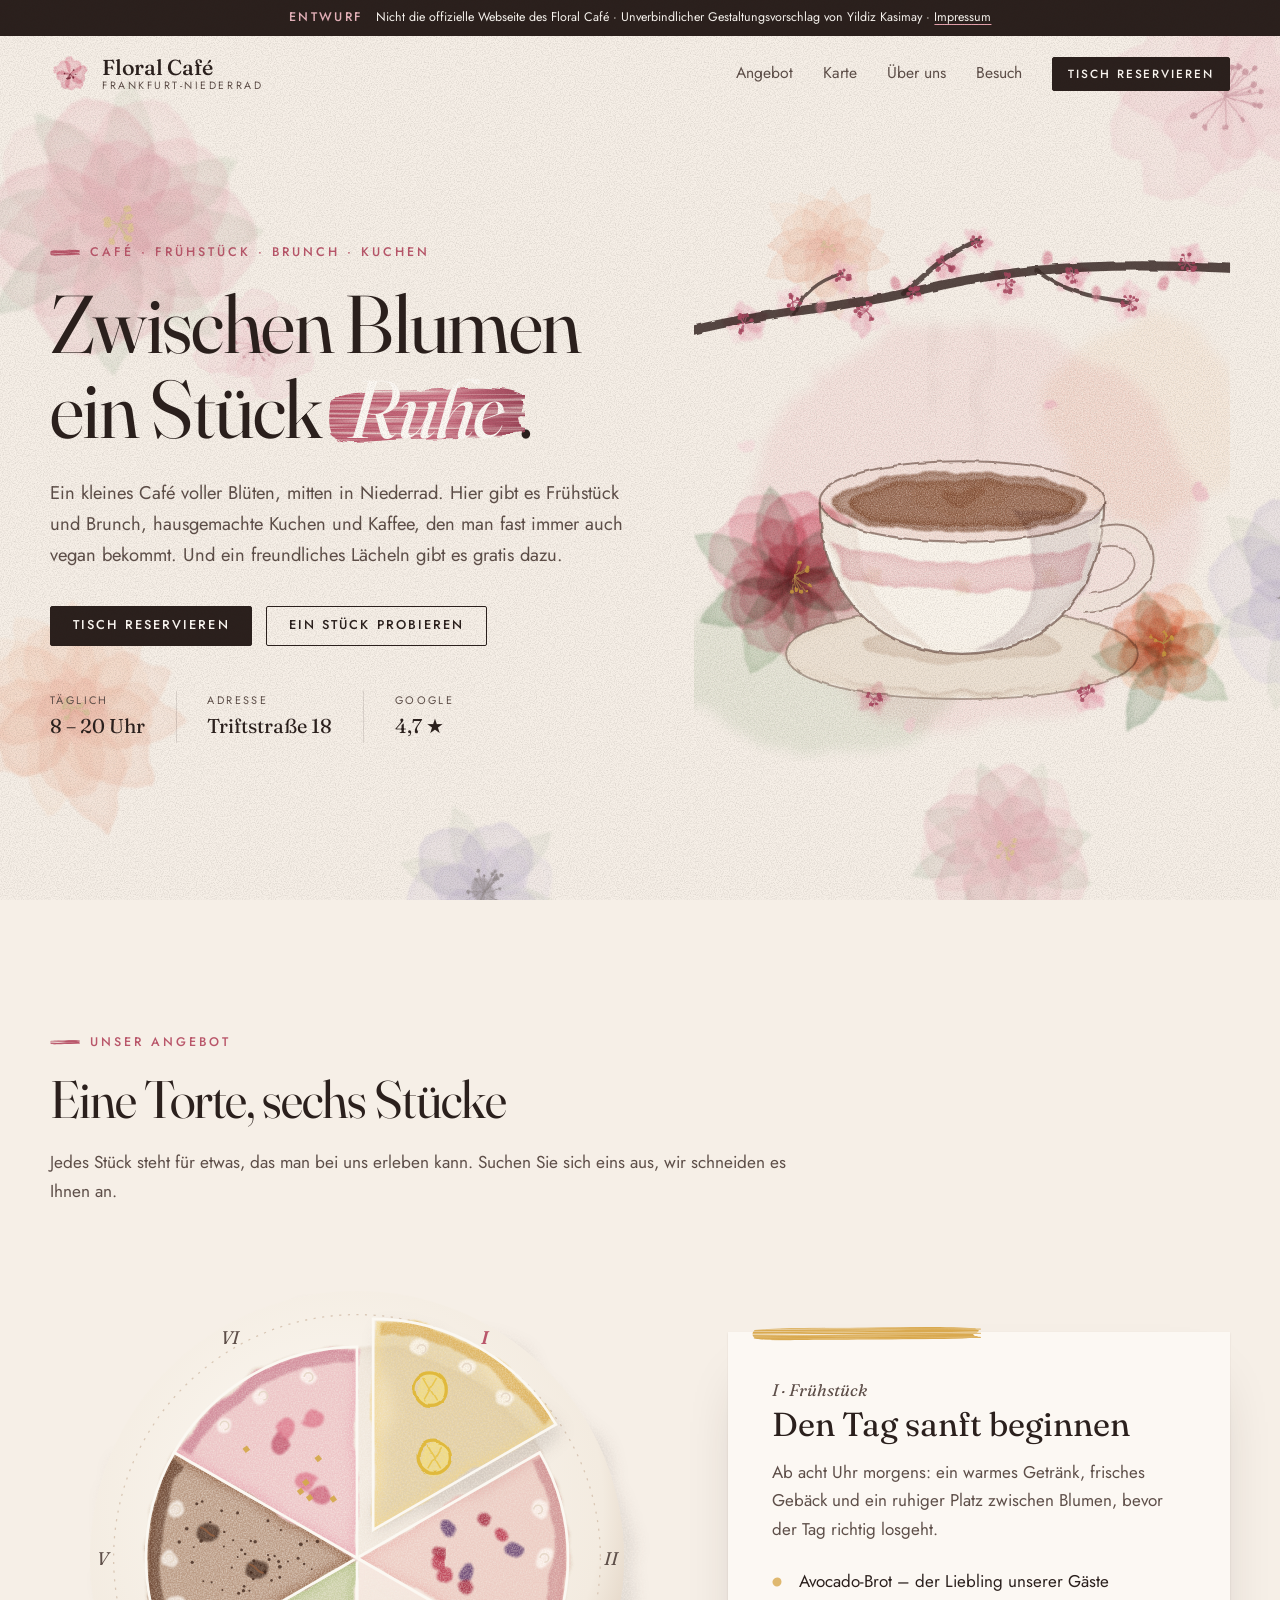
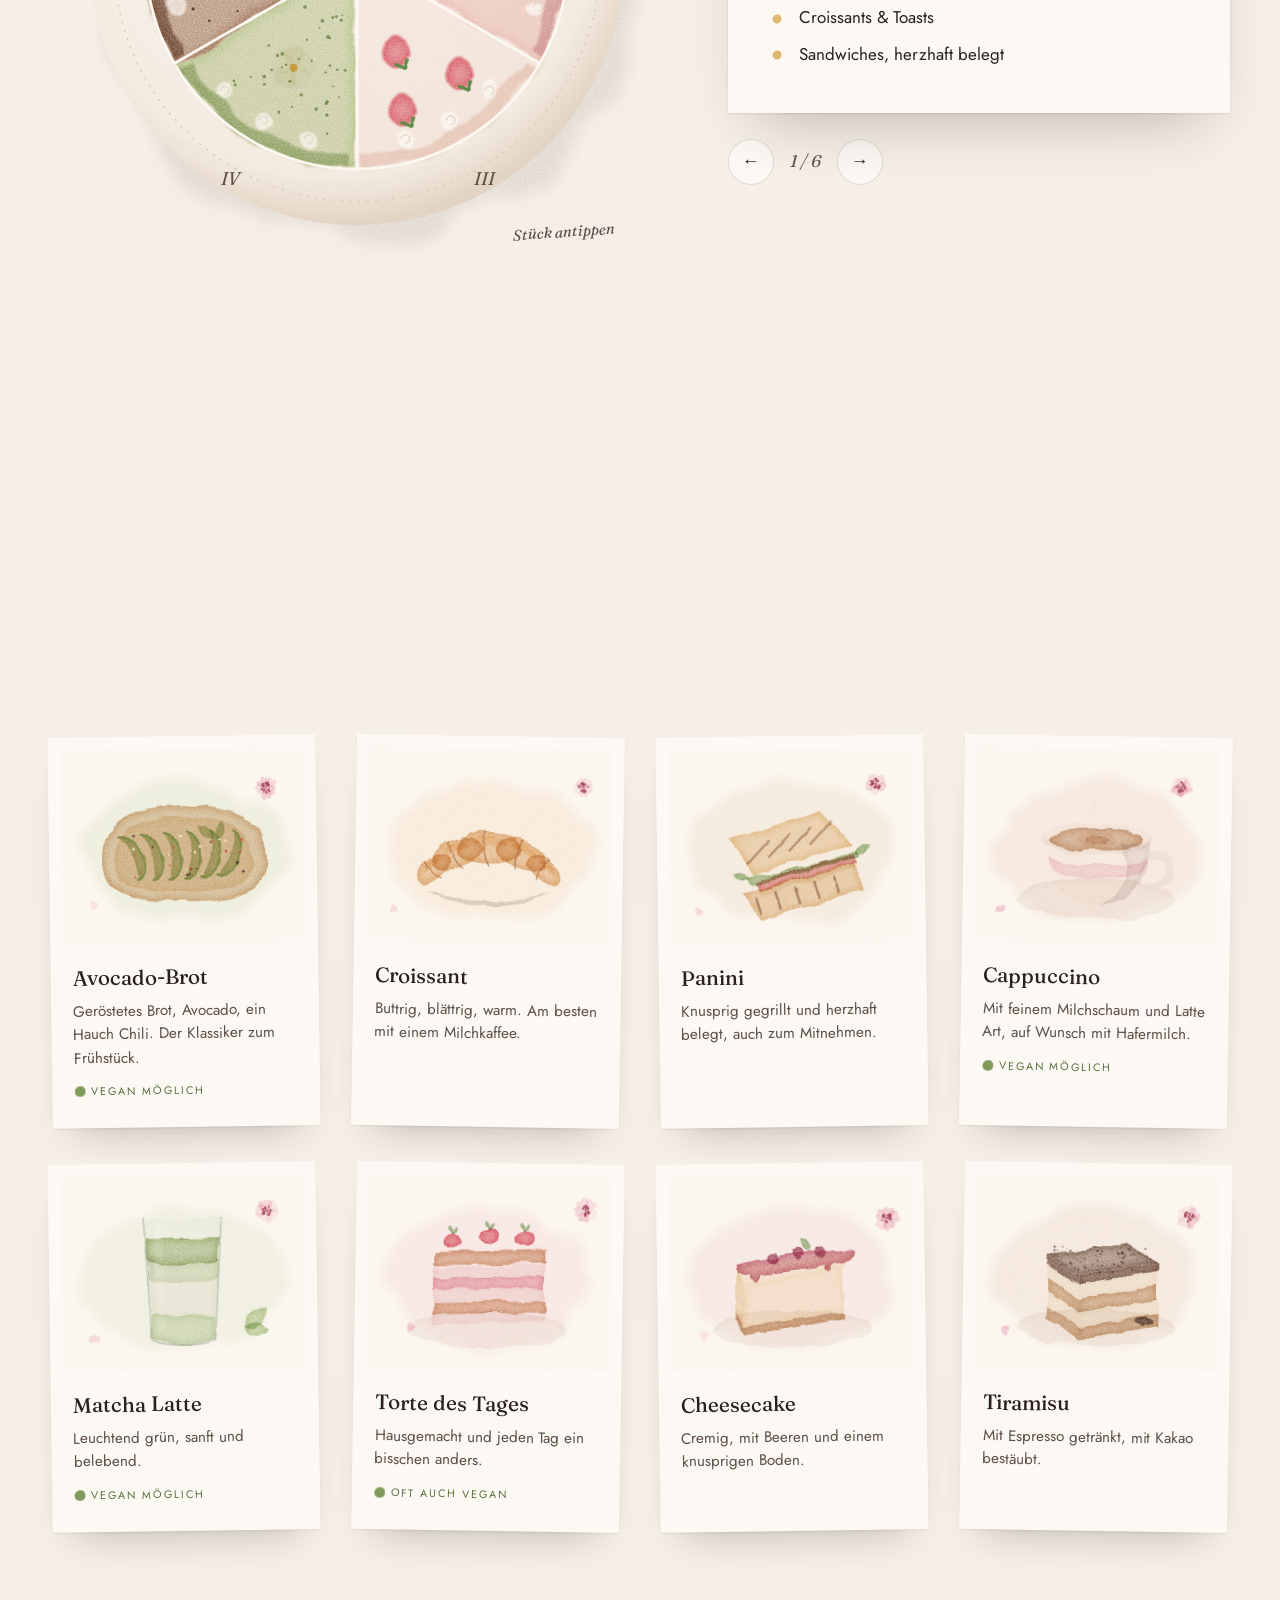
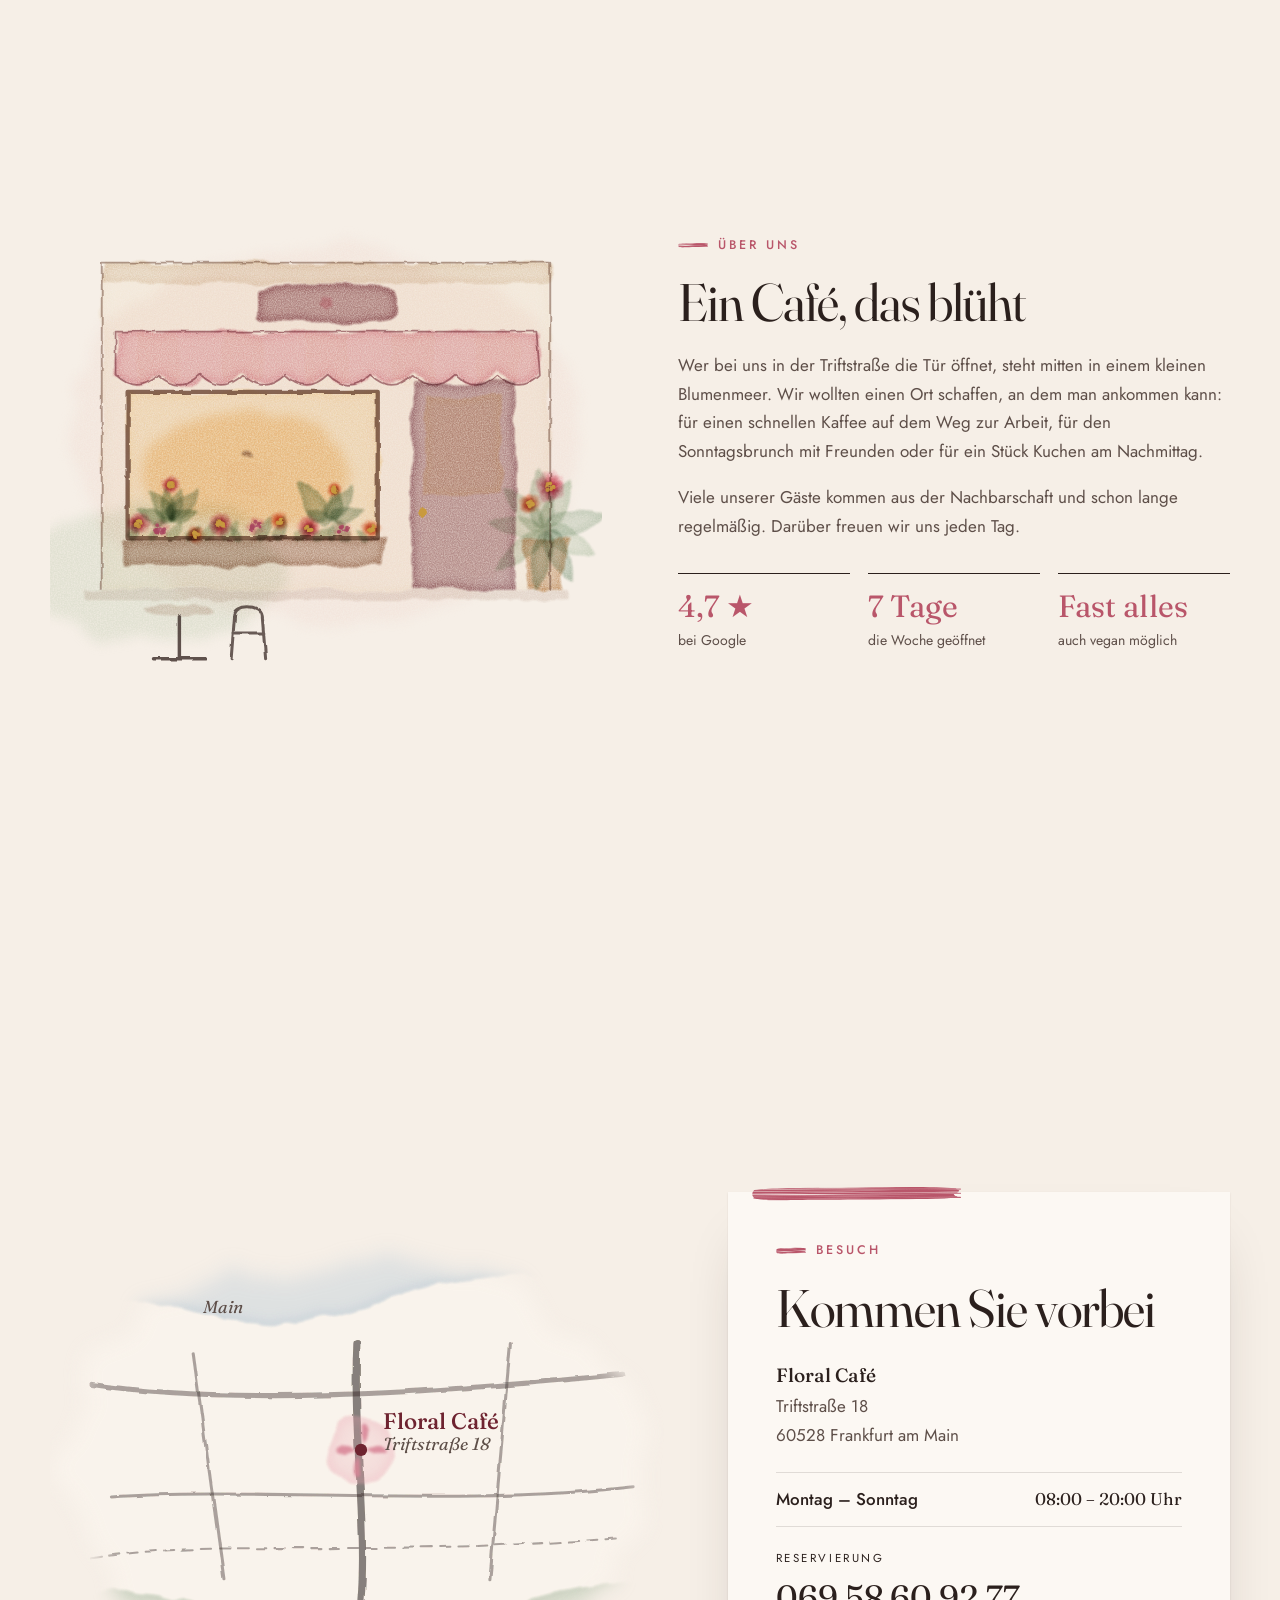
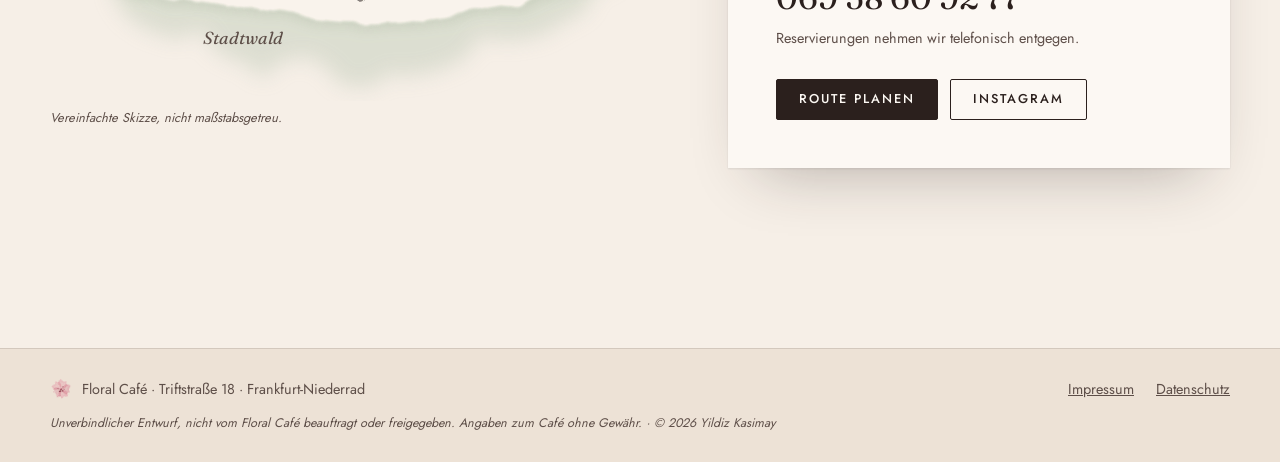
==== commit f4fb1aca: "Seite für GitHub Pages vorbereiten - Impressum und Datenschutzerklärung als eigene Seiten (E-Mail no" ====
--- a/index.html
+++ b/index.html
@@ -27,9 +27,9 @@
     <div class="bloom" data-bloom=".8" style="--x:30%;--y:88%;--s:200px;--r:14deg"><img src="img/bloom-anemone-1.svg" alt=""><img src="img/bloom-anemone-2.svg" alt=""><img src="img/bloom-anemone-3.svg" alt=""></div>
   </div>
 
-  <div class="draft-bar">
+  <div class="draft-bar" role="note">
     <strong>Entwurf</strong>
-    <span>Unverbindlicher Webseiten-Vorschlag für das Floral Café · Webdesign: Yildiz Kasimay</span>
+    <span>Nicht die offizielle Webseite des Floral Café · Unverbindlicher Gestaltungsvorschlag von Yildiz Kasimay · <a href="impressum.html">Impressum</a></span>
   </div>
 
   <header class="site-header">
@@ -423,8 +423,8 @@
   <footer class="site-footer">
     <div class="container site-footer__inner">
       <p><img src="img/logo.svg" alt="" width="22" height="22"> Floral Café · Triftstraße 18 · Frankfurt-Niederrad</p>
-      <p class="site-footer__links"><a href="#">Impressum</a><a href="#">Datenschutz</a></p>
-      <p class="site-footer__draft">Entwurf · © 2026 Yildiz Kasimay</p>
+      <p class="site-footer__links"><a href="impressum.html">Impressum</a><a href="datenschutz.html">Datenschutz</a></p>
+      <p class="site-footer__draft">Unverbindlicher Entwurf, nicht vom Floral Café beauftragt oder freigegeben. Angaben zum Café ohne Gewähr. · © 2026 Yildiz Kasimay</p>
     </div>
   </footer>
 
--- a/css/style.css
+++ b/css/style.css
@@ -115,6 +115,7 @@
   text-align: center;
 }
 .draft-bar strong { color: #e8b4bd; letter-spacing: .2em; text-transform: uppercase; font-weight: 500; }
+.draft-bar a { color: inherit; text-decoration-color: var(--rose-soft); text-underline-offset: 3px; }
 
 /* ---------- Kopfzeile ---------- */
 .site-header {
@@ -455,6 +456,36 @@
 .site-footer__links { gap: 22px !important; }
 .site-footer__draft { width: 100%; font-size: .78rem; font-style: italic; }
 
+/* ---------- Impressum & Datenschutz ---------- */
+.legal { padding-block: clamp(32px, 6vw, 72px) clamp(56px, 8vw, 96px); }
+.legal__card {
+  position: relative;
+  max-width: 46rem;
+  margin-inline: auto;
+  padding: clamp(28px, 5vw, 56px);
+  background: var(--paper-raised);
+  box-shadow: 0 1px 2px #2b201d1a, 0 30px 60px -30px #2b201d55;
+}
+.legal__card::before {
+  content: "";
+  position: absolute;
+  top: -8px;
+  left: 22px;
+  width: 42%;
+  height: 18px;
+  background: var(--rose);
+  -webkit-mask: var(--brush) 50% / 100% 100% no-repeat;
+  mask: var(--brush) 50% / 100% 100% no-repeat;
+}
+.legal .title { margin-bottom: 1.6rem; }
+.legal h2 { margin: 2rem 0 .5rem; font-family: var(--font-display); font-weight: 450; font-size: 1.3rem; }
+.legal p { margin: 0 0 .9rem; color: var(--ink-soft); }
+.legal strong { color: var(--ink); font-weight: 500; }
+.legal a:not(.btn) { color: var(--rose-deep); text-underline-offset: 3px; overflow-wrap: anywhere; }
+.legal__stand { margin-top: 2rem !important; font-size: .9rem; font-style: italic; }
+.legal__back { margin-top: 2rem !important; }
+.site-footer__links a[aria-current="page"] { color: var(--ink); text-decoration-color: var(--rose); }
+
 /* ---------- Scroll-Begleiter: Kaffeeglas ---------- */
 .glass {
   position: fixed;
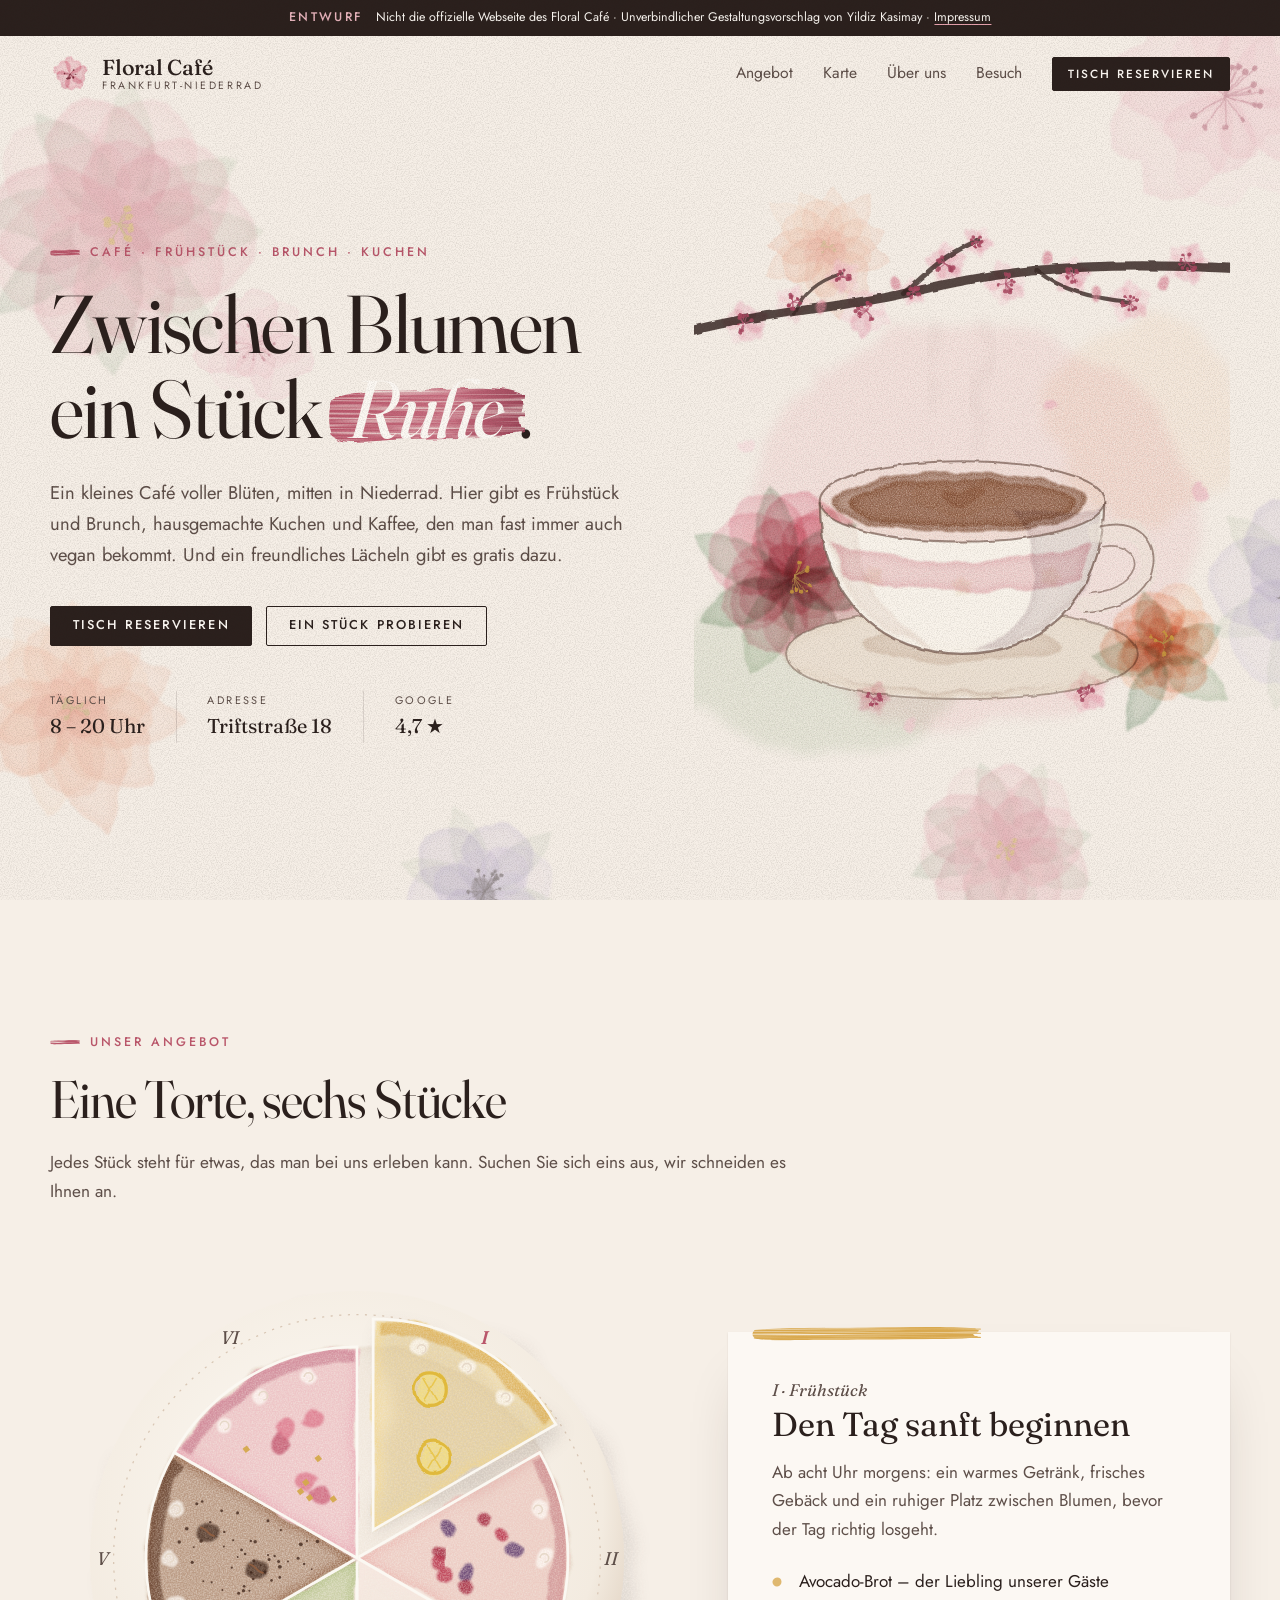
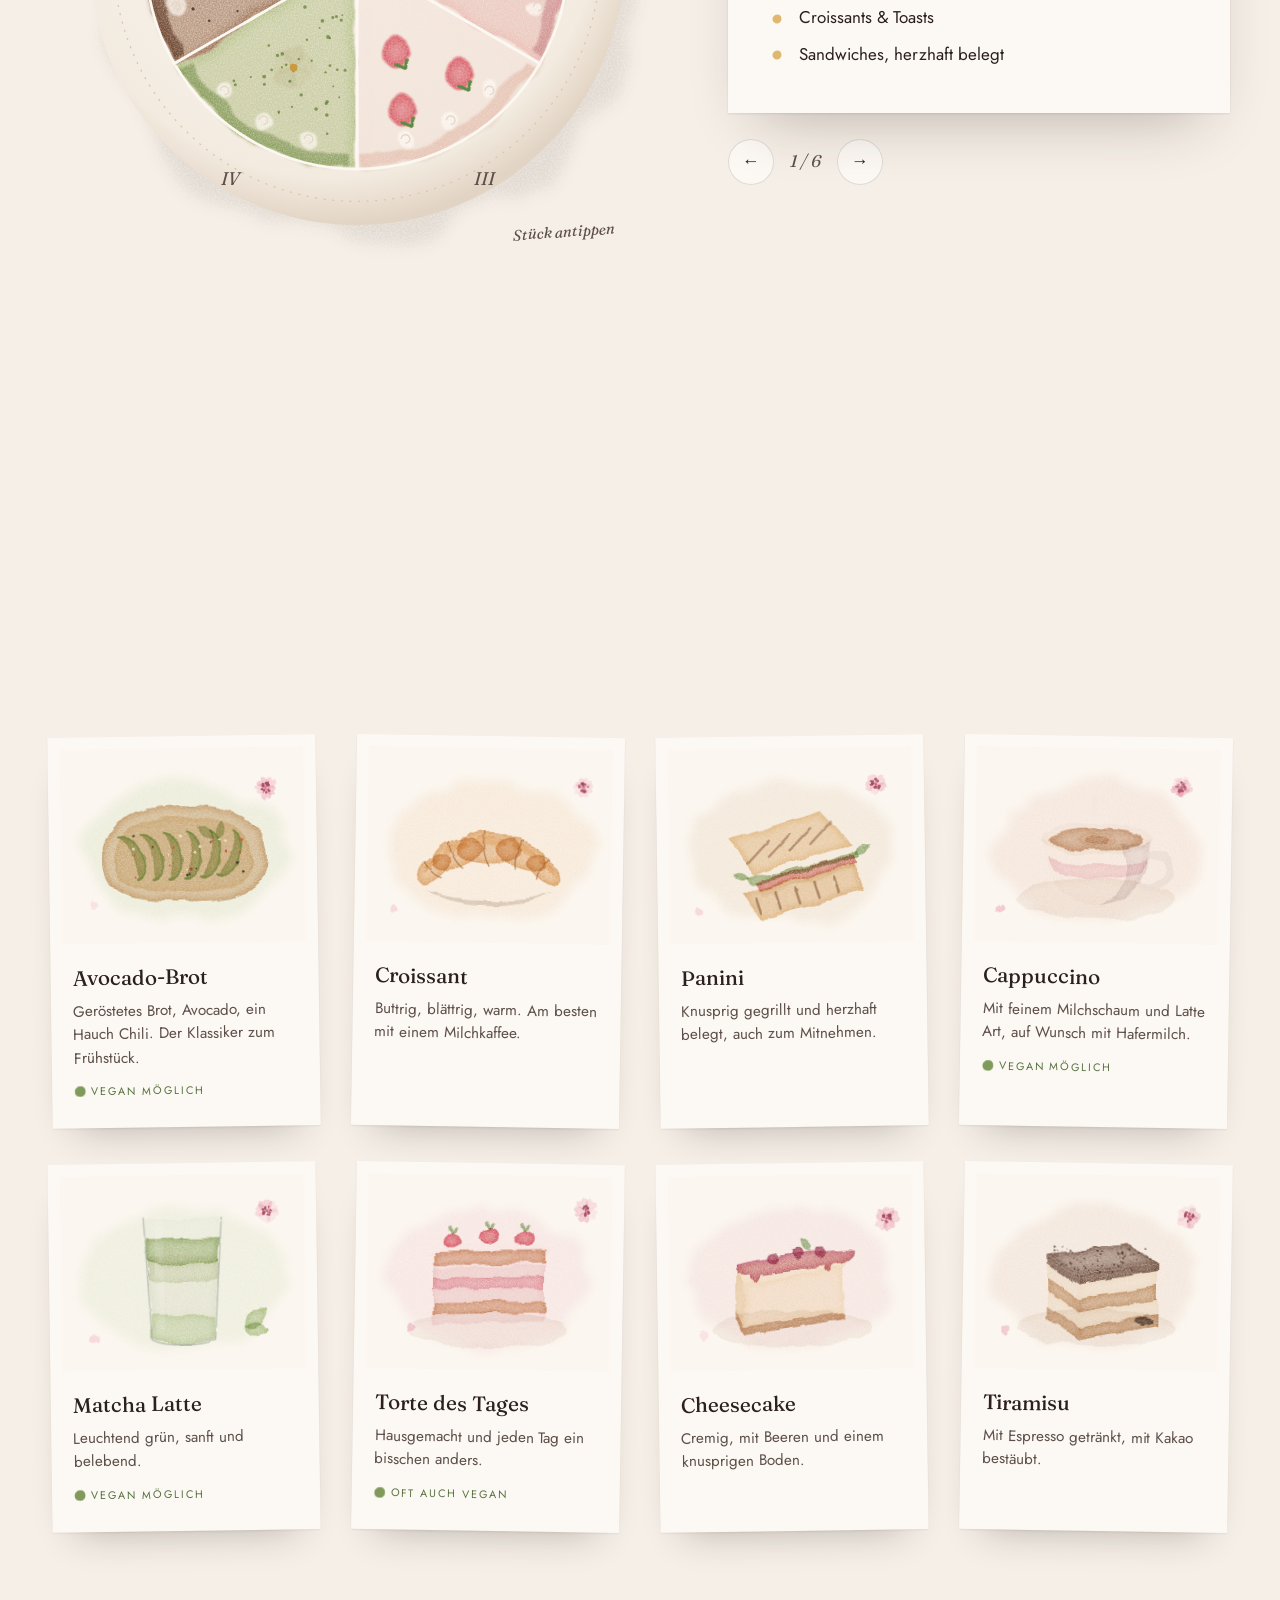
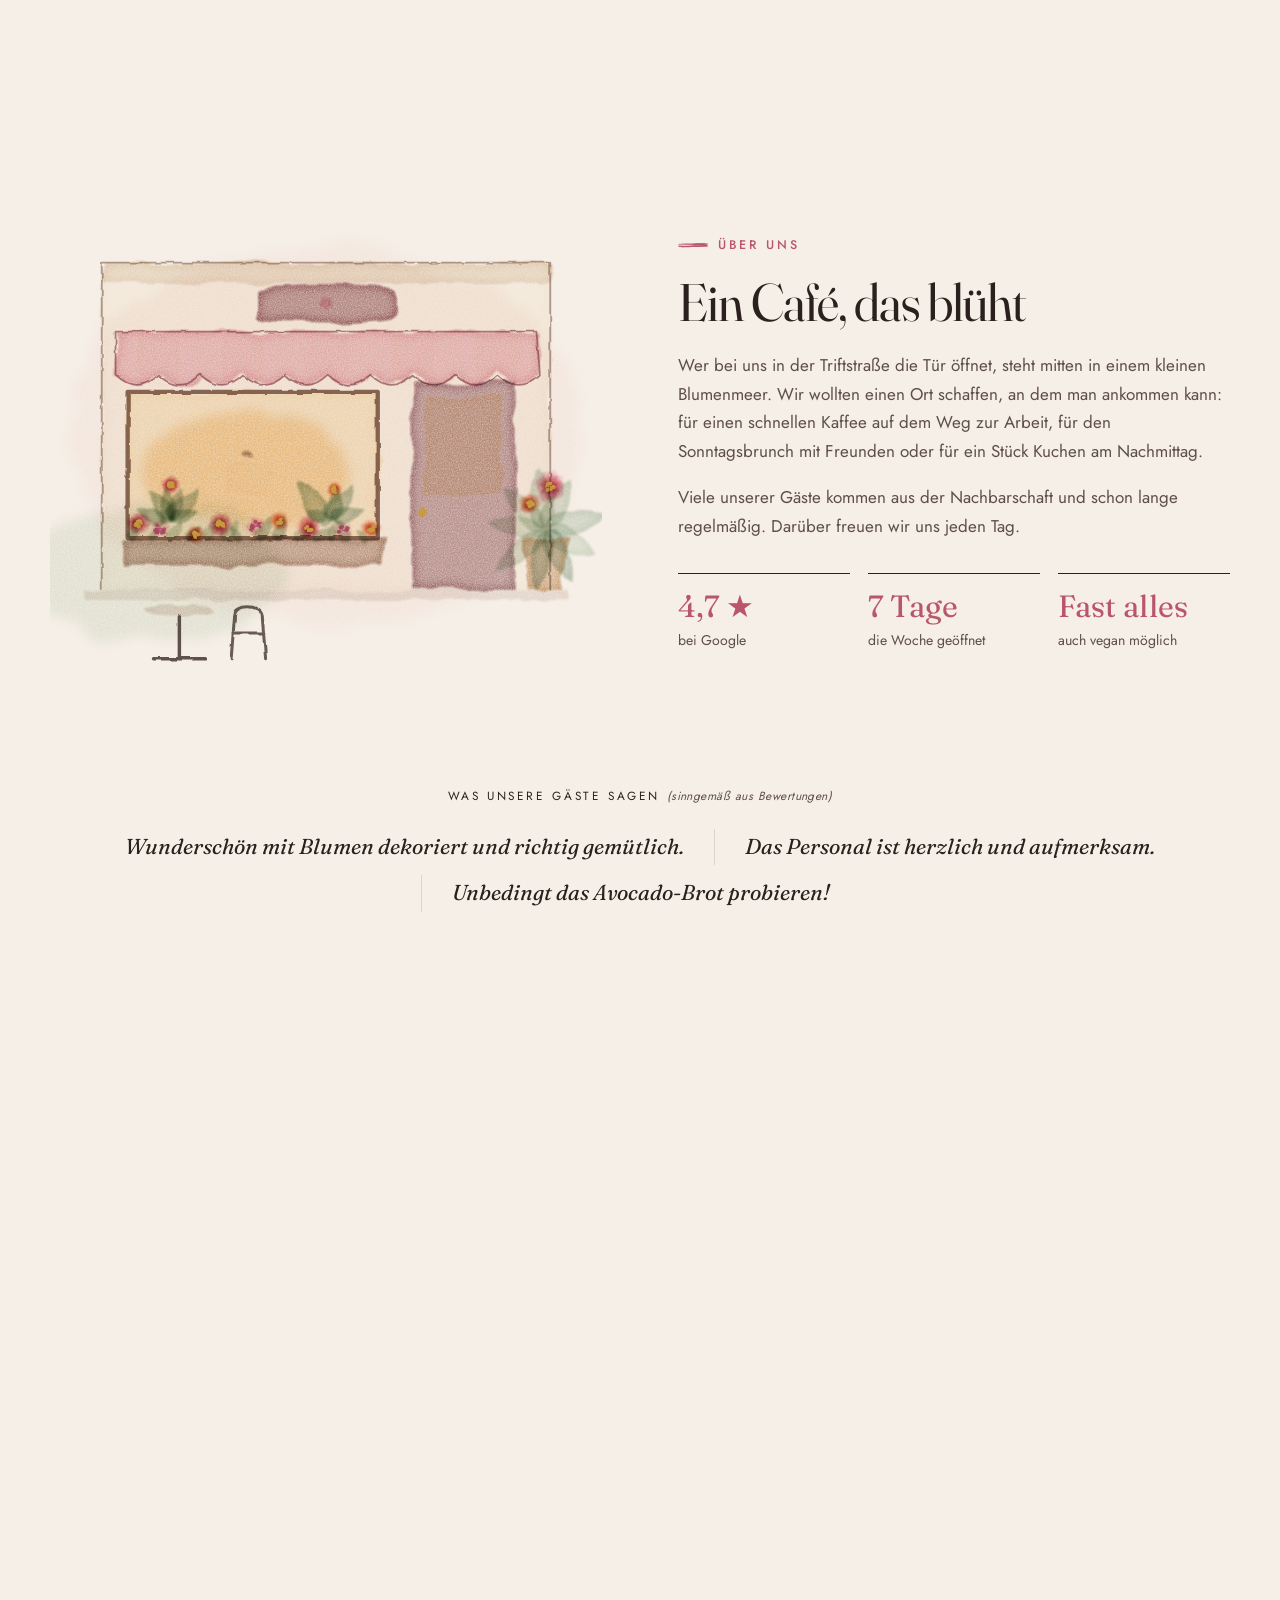
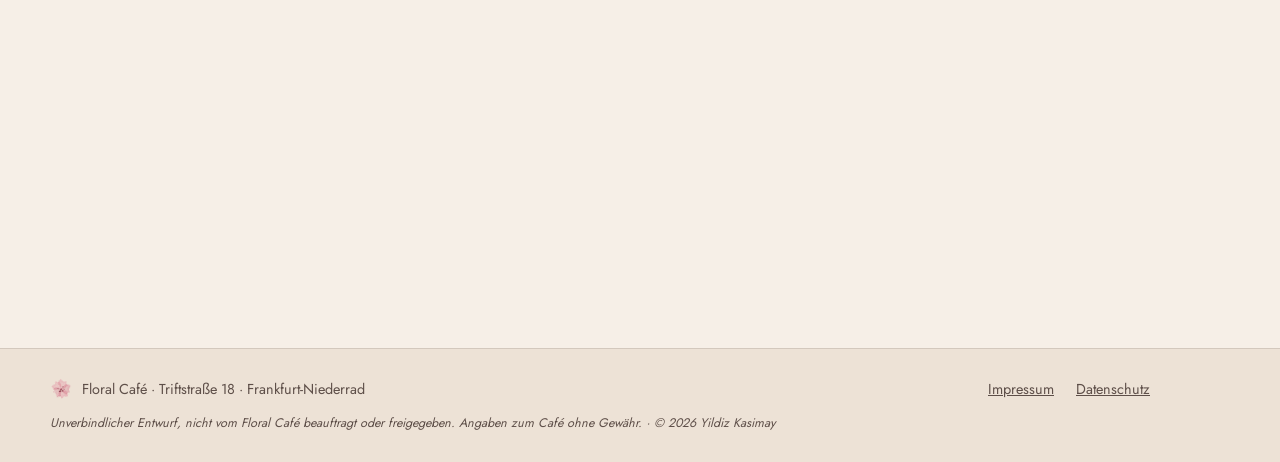
==== commit 176a4c2f: "Impressum und Datenschutz nach Prüfung überarbeiten - Datenschutz: Pflichtangaben nach Art. 13 DSGVO" ====
--- a/index.html
+++ b/index.html
@@ -201,7 +201,7 @@
             <article class="slice-card" data-card="2" style="--accent:#e3909c">
               <p class="slice-card__num">III · Hausgemachte Kuchen</p>
               <h3>Mit Liebe gebacken</h3>
-              <p>Unsere Kuchenvitrine wechselt mit Lust und Laune. Was immer gleich bleibt: Alles wird selbst gebacken.</p>
+              <p>Unsere Kuchenvitrine wechselt mit Lust und Laune. Die Kuchen backen wir selbst.</p>
               <ul>
                 <li>Cheesecake</li>
                 <li>Tiramisu</li>
--- a/css/style.css
+++ b/css/style.css
@@ -485,6 +485,20 @@
 .legal__stand { margin-top: 2rem !important; font-size: .9rem; font-style: italic; }
 .legal__back { margin-top: 2rem !important; }
 .site-footer__links a[aria-current="page"] { color: var(--ink); text-decoration-color: var(--rose); }
+.legal h3 { margin: 1.4rem 0 .4rem; font-size: .78rem; font-weight: 500; letter-spacing: .2em; text-transform: uppercase; }
+.legal__highlight { padding: 14px 18px; border-left: 3px solid var(--rose); background: var(--blush); }
+.legal code { font-size: .9em; }
+
+/* Kopfzeile der Rechtsseiten: immer mit Hintergrund (dort läuft kein Skript) */
+.legal-page .site-header {
+  background: color-mix(in srgb, var(--paper) 88%, transparent);
+  backdrop-filter: blur(10px);
+  -webkit-backdrop-filter: blur(10px);
+  box-shadow: 0 1px 0 var(--line);
+}
+
+/* Platz für das Kaffeeglas, damit es die Fußzeilen-Links nicht verdeckt */
+body:has(.glass) .site-footer__inner { padding-right: 80px; }
 
 /* ---------- Scroll-Begleiter: Kaffeeglas ---------- */
 .glass {
@@ -543,6 +557,7 @@
 
 @media (max-width: 860px) {
   .nav a:not(.btn) { display: none; }
+  .legal-page .nav a:not(.btn) { display: inline; font-size: .9rem; }
   .hero { grid-template-columns: 1fr; min-height: 0; text-align: left; }
   .hero__art { max-width: 460px; justify-self: center; order: -1; margin-bottom: -10px; }
   .cake, .about, .visit { grid-template-columns: 1fr; }
@@ -564,6 +579,7 @@
   .tag { margin: 8px 8px 0 14px; align-self: start; }
   .facts li { padding: 0 14px; font-size: 1.1rem; }
   .glass { width: 40px; }
+  body:has(.glass) .site-footer__inner { padding-right: 56px; }
   .draft-bar span { font-size: .72rem; }
 }
 
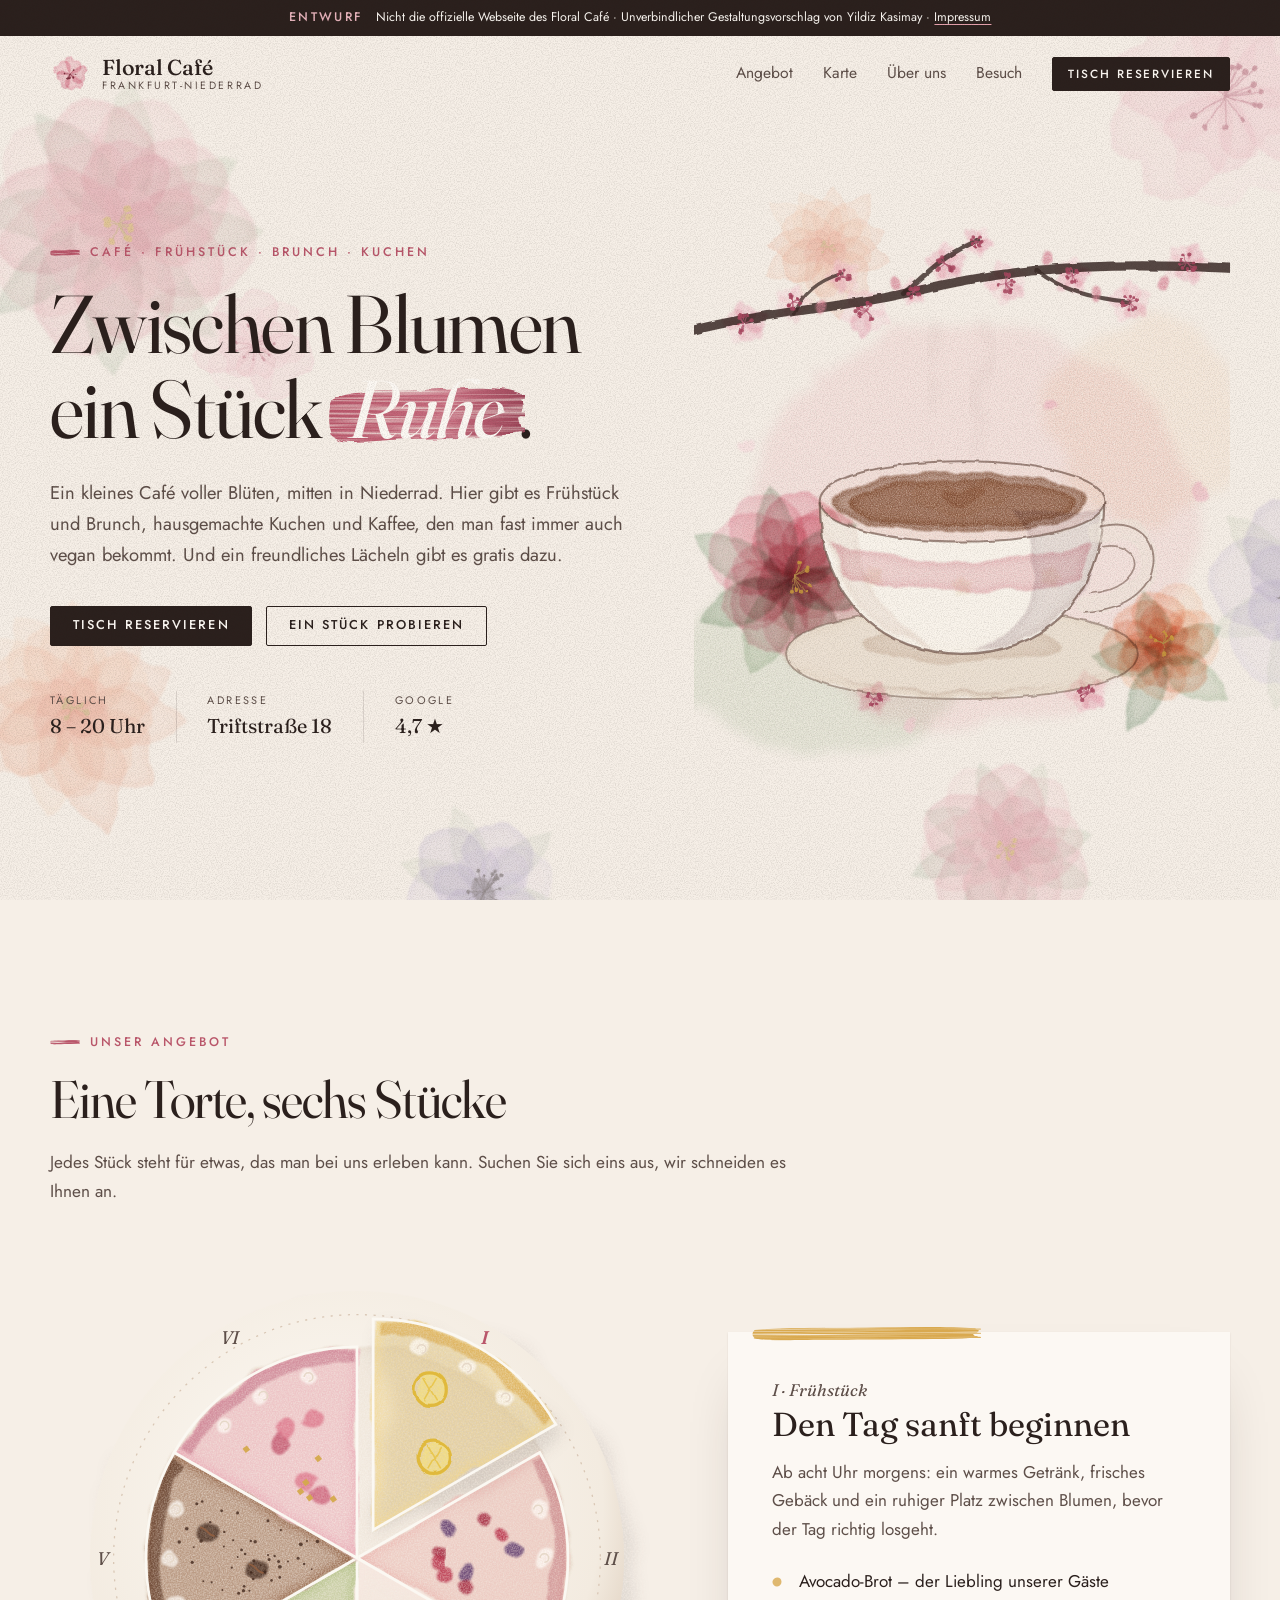
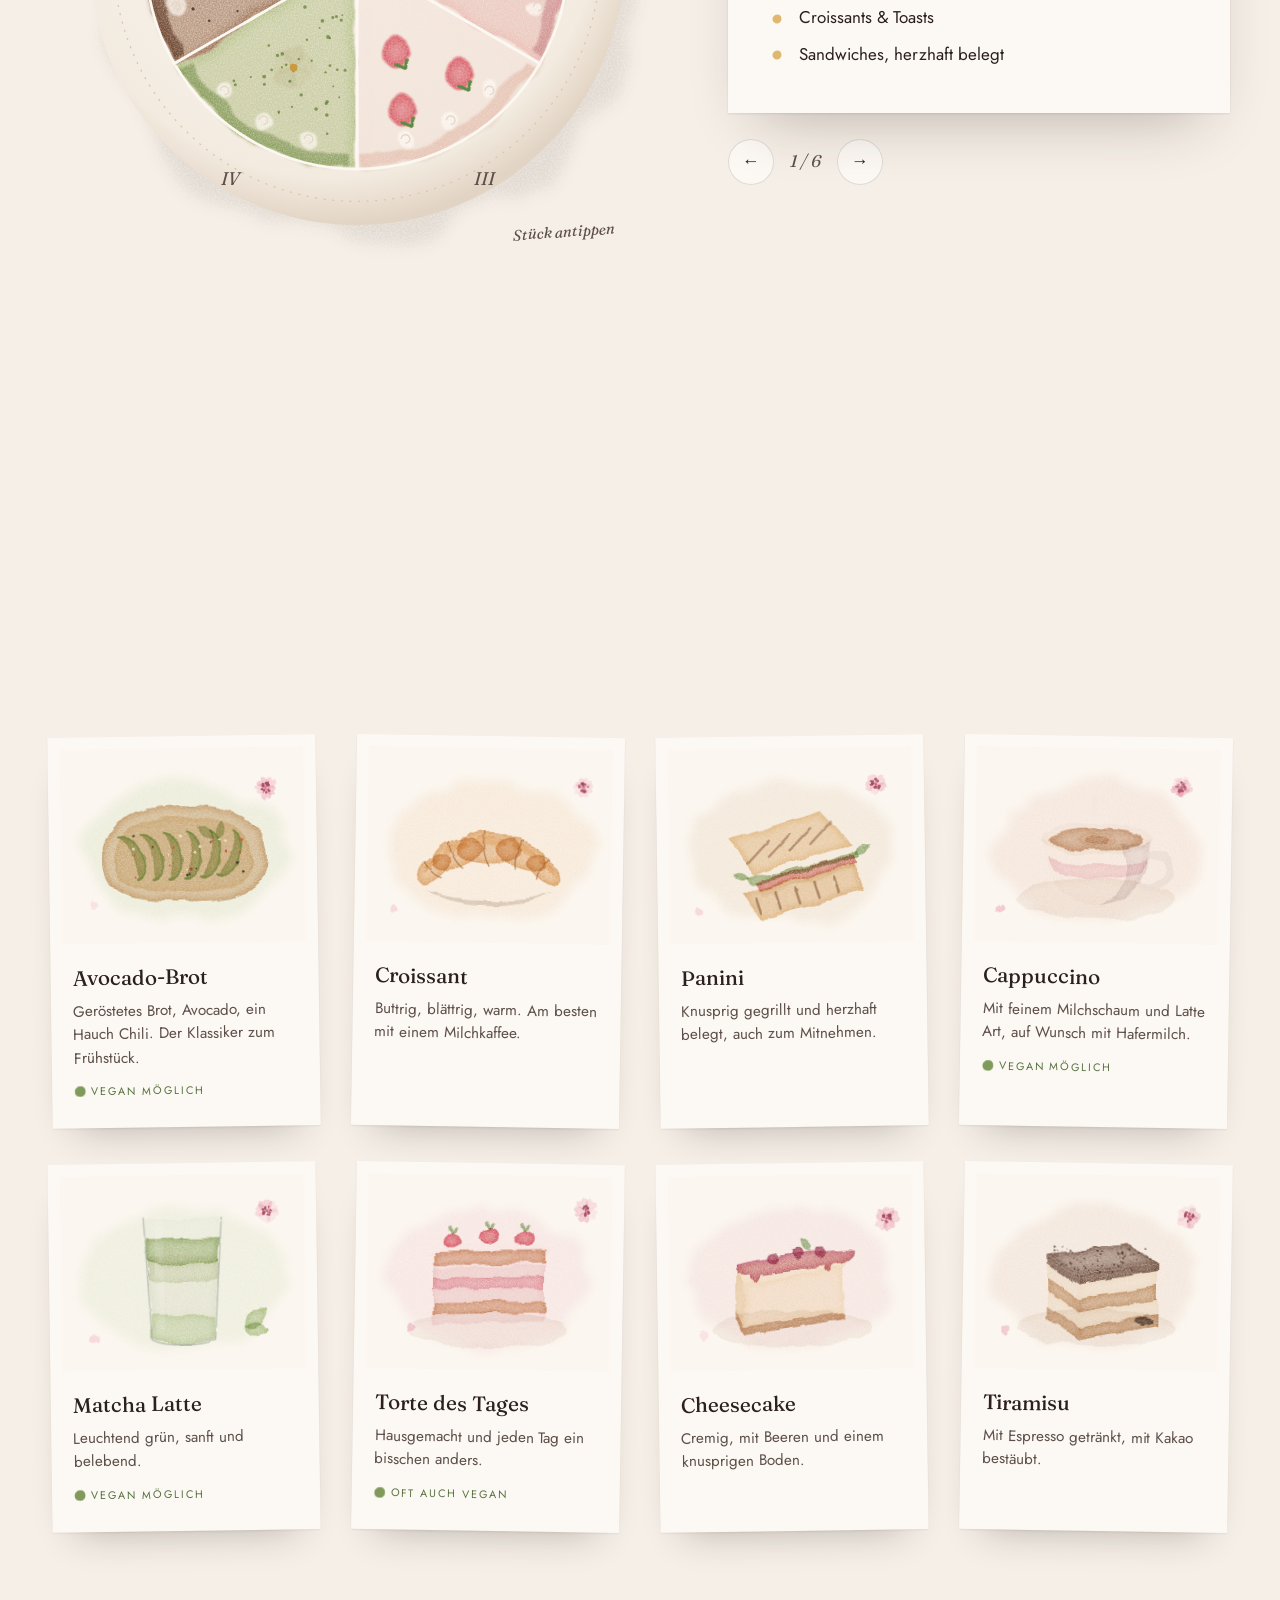
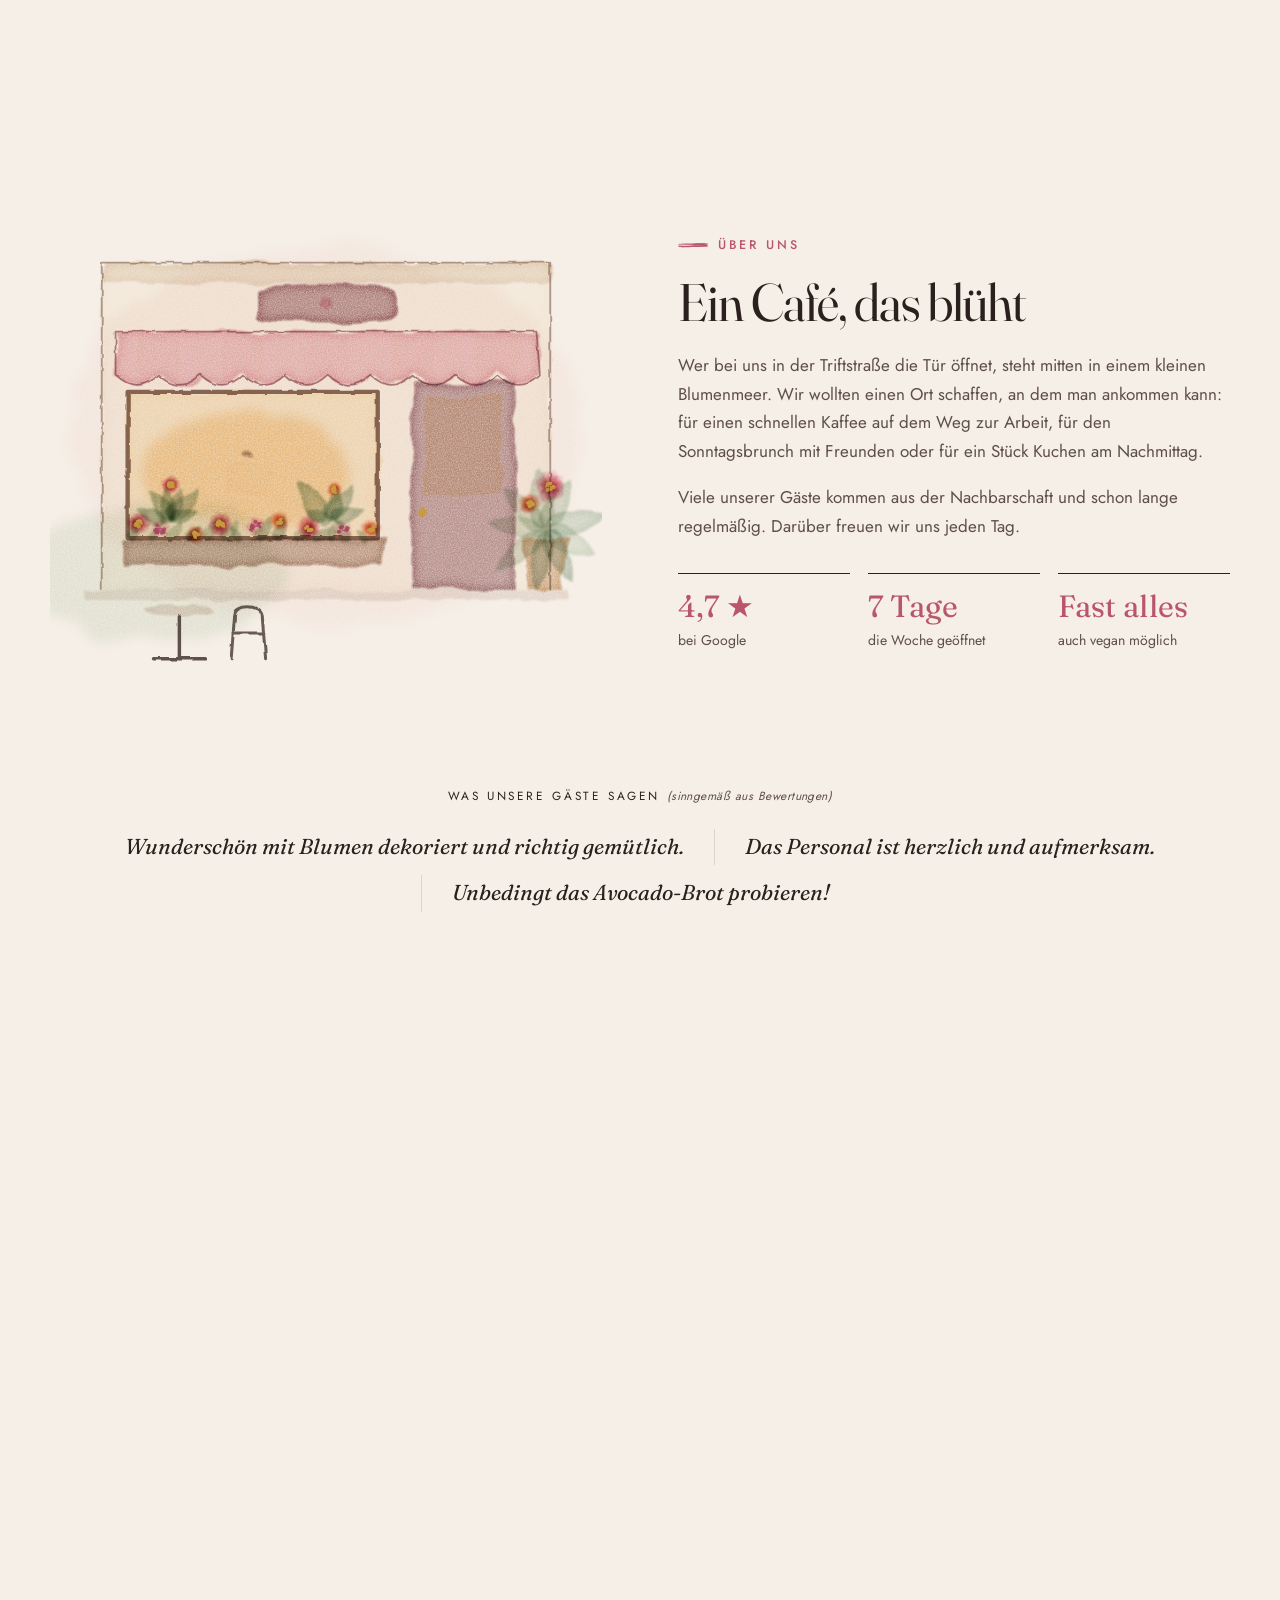
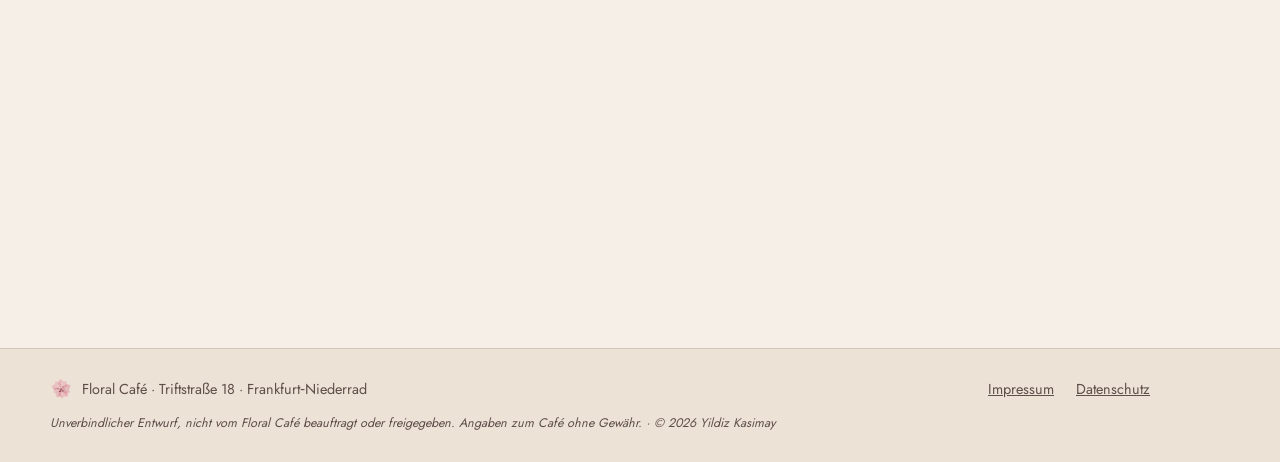
==== commit d9c99a46: "Rechtsseiten und Fußzeile nach Gegenprüfung nachschärfen - Datenschutz: Speicherdauer-Kriterium für " ====
--- a/index.html
+++ b/index.html
@@ -422,7 +422,7 @@
 
   <footer class="site-footer">
     <div class="container site-footer__inner">
-      <p><img src="img/logo.svg" alt="" width="22" height="22"> Floral Café · Triftstraße 18 · Frankfurt-Niederrad</p>
+      <p><img src="img/logo.svg" alt="" width="22" height="22"> Floral Café · Triftstraße 18 · Frankfurt&#8209;Niederrad</p>
       <p class="site-footer__links"><a href="impressum.html">Impressum</a><a href="datenschutz.html">Datenschutz</a></p>
       <p class="site-footer__draft">Unverbindlicher Entwurf, nicht vom Floral Café beauftragt oder freigegeben. Angaben zum Café ohne Gewähr. · © 2026 Yildiz Kasimay</p>
     </div>
--- a/css/style.css
+++ b/css/style.css
@@ -490,15 +490,13 @@
 .legal code { font-size: .9em; }
 
 /* Kopfzeile der Rechtsseiten: immer mit Hintergrund (dort läuft kein Skript) */
-.legal-page .site-header {
-  background: color-mix(in srgb, var(--paper) 88%, transparent);
-  backdrop-filter: blur(10px);
-  -webkit-backdrop-filter: blur(10px);
-  box-shadow: 0 1px 0 var(--line);
-}
+.legal-page .site-header { background: var(--paper); box-shadow: 0 1px 0 var(--line); }
 
 /* Platz für das Kaffeeglas, damit es die Fußzeilen-Links nicht verdeckt */
-body:has(.glass) .site-footer__inner { padding-right: 80px; }
+body:has(.glass) .site-footer__links, body:has(.glass) .site-footer__draft { padding-right: 80px; }
+@media (min-width: 1380px) {
+  body:has(.glass) .site-footer__links, body:has(.glass) .site-footer__draft { padding-right: 0; }
+}
 
 /* ---------- Scroll-Begleiter: Kaffeeglas ---------- */
 .glass {
@@ -579,8 +577,13 @@
   .tag { margin: 8px 8px 0 14px; align-self: start; }
   .facts li { padding: 0 14px; font-size: 1.1rem; }
   .glass { width: 40px; }
-  body:has(.glass) .site-footer__inner { padding-right: 56px; }
+  body:has(.glass) .site-footer__links { padding-right: 0; }
+  body:has(.glass) .site-footer__draft { padding-right: 56px; }
   .draft-bar span { font-size: .72rem; }
+}
+
+@media (max-width: 400px) {
+  .legal-page .nav a[href="index.html"] { display: none; }
 }
 
 @media (prefers-reduced-motion: reduce) {
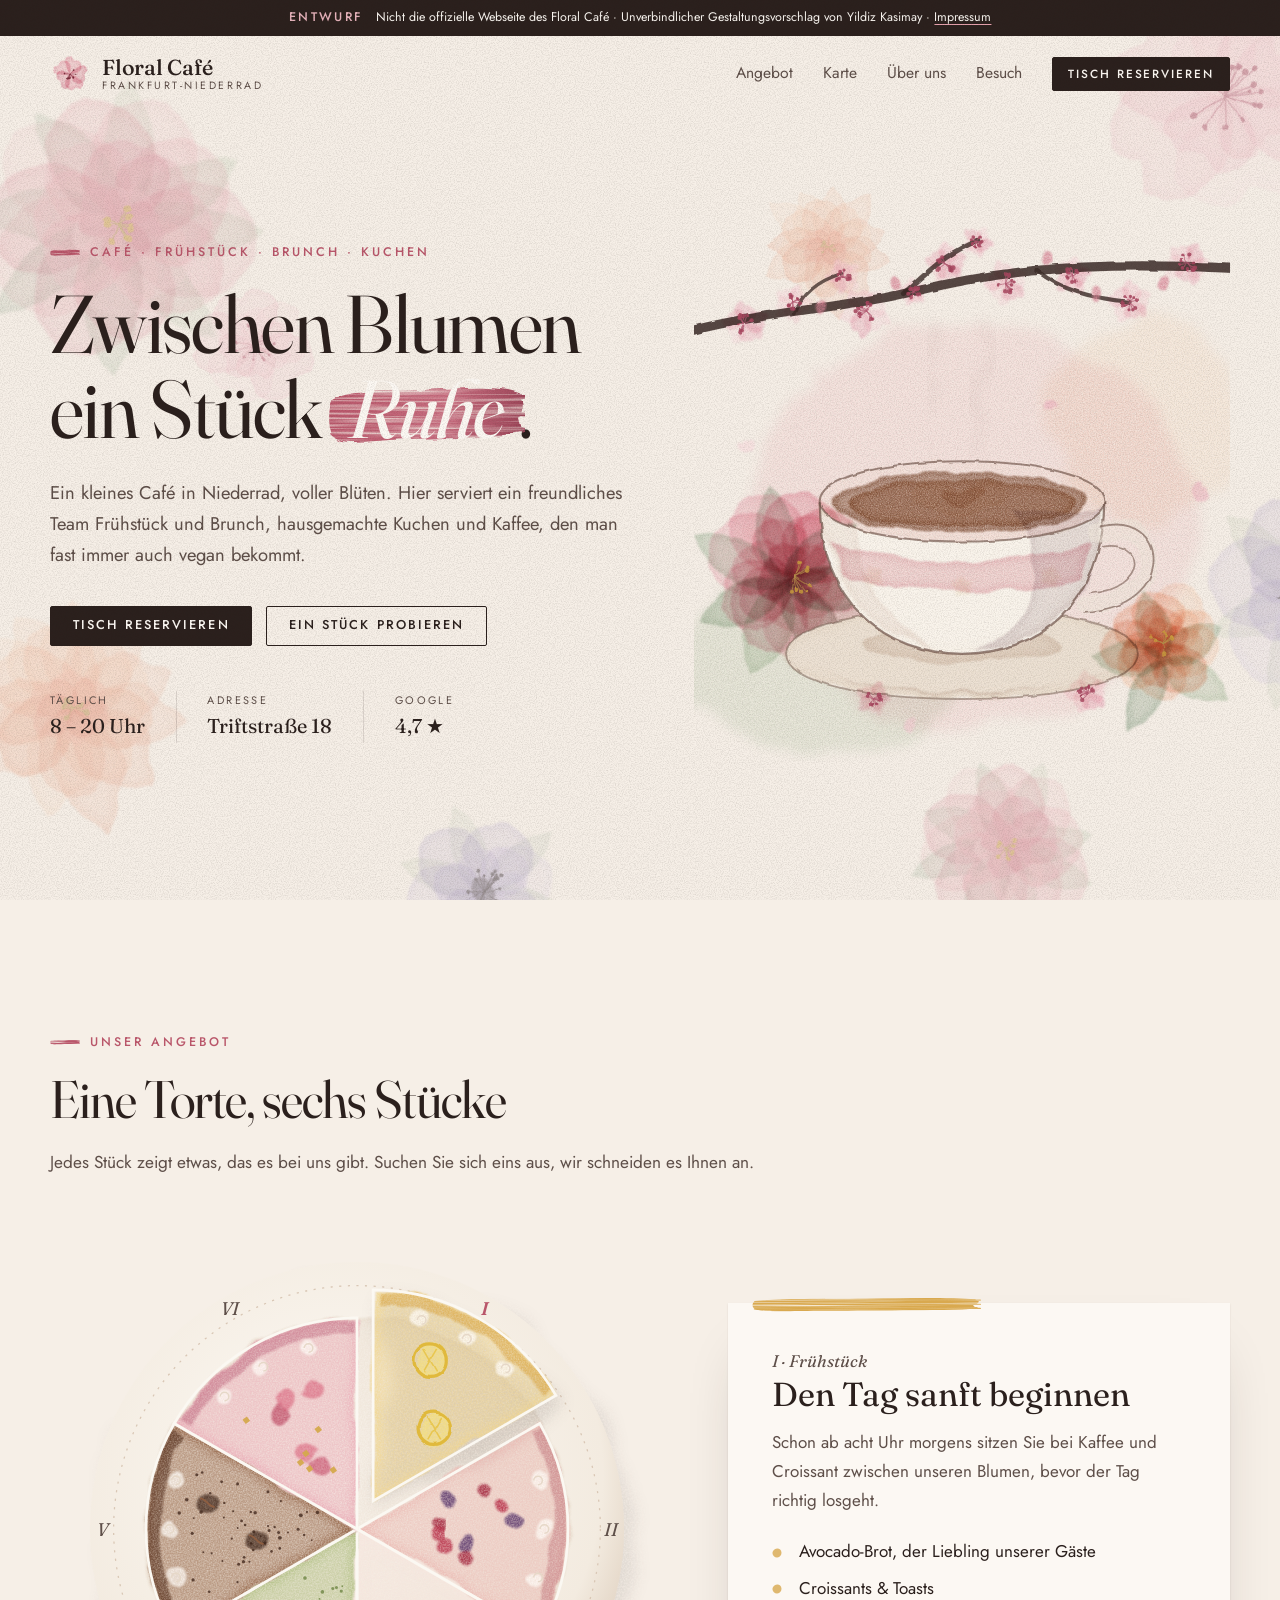
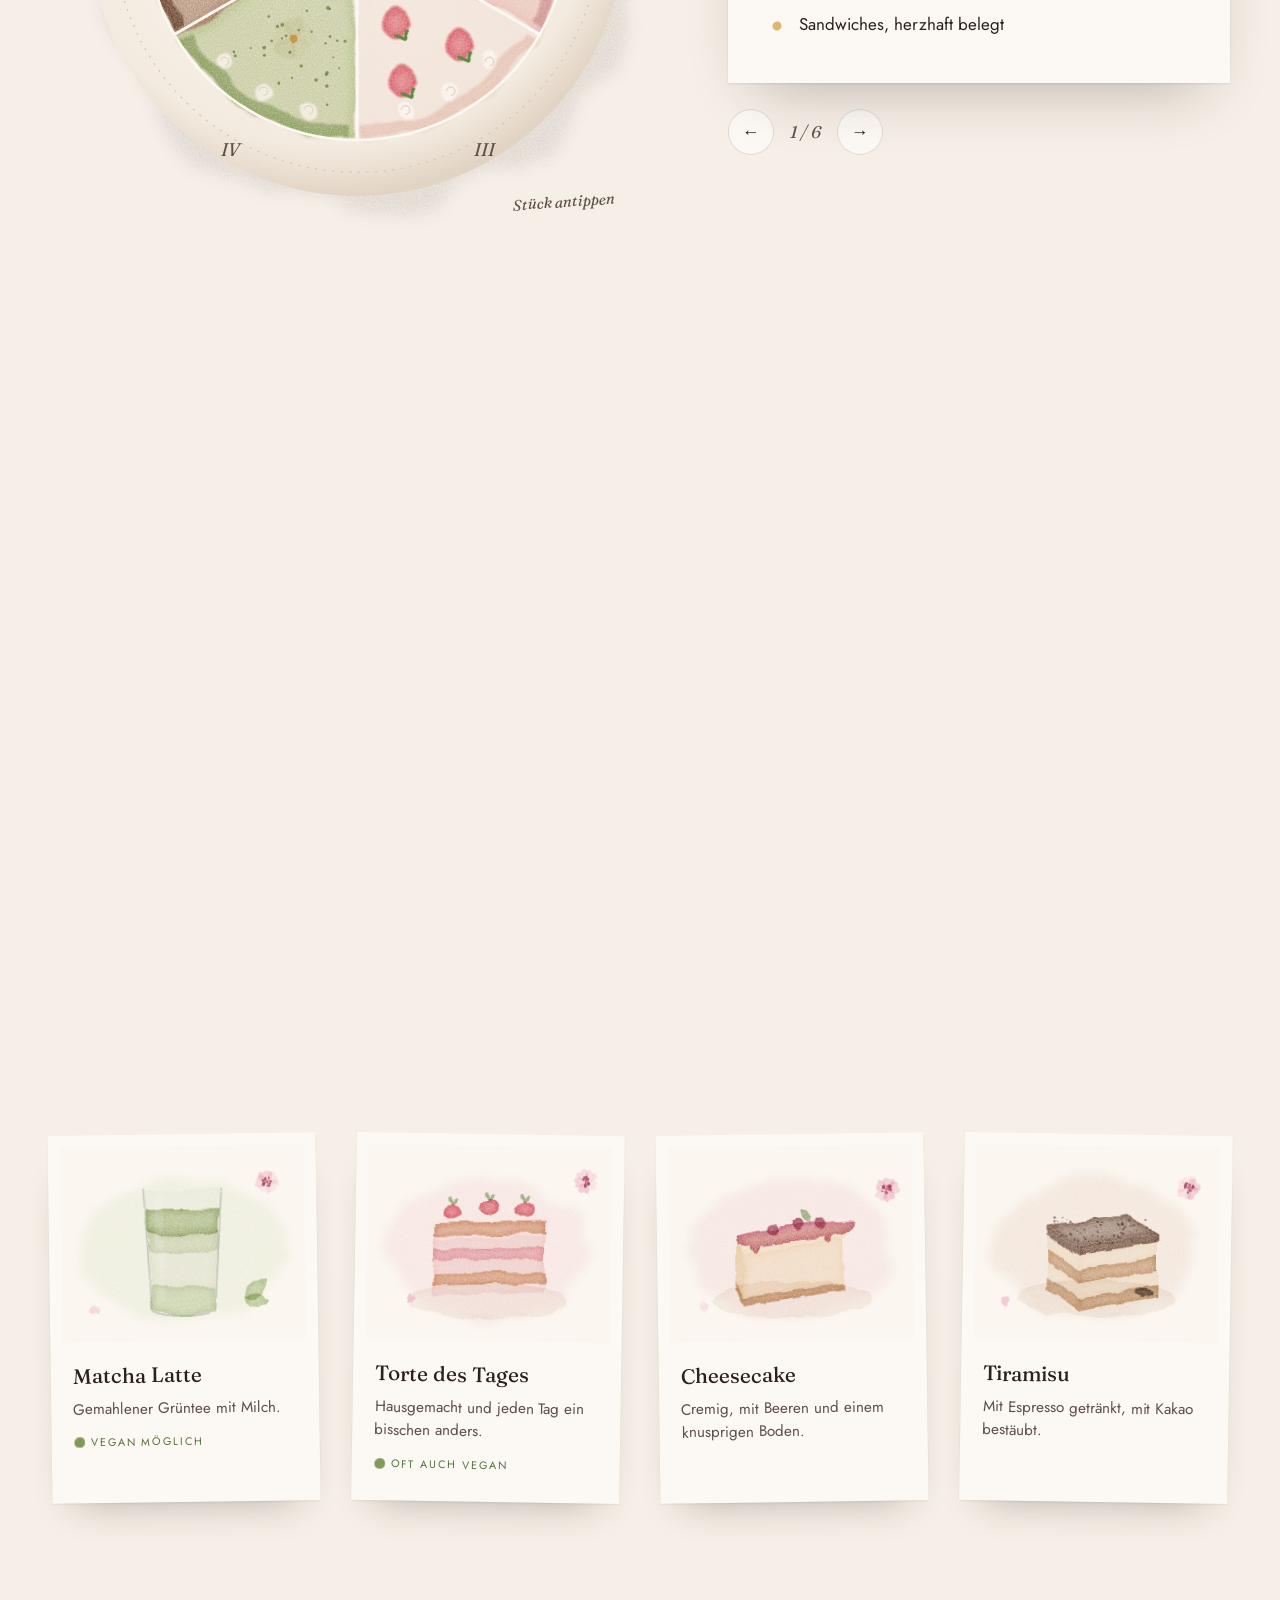
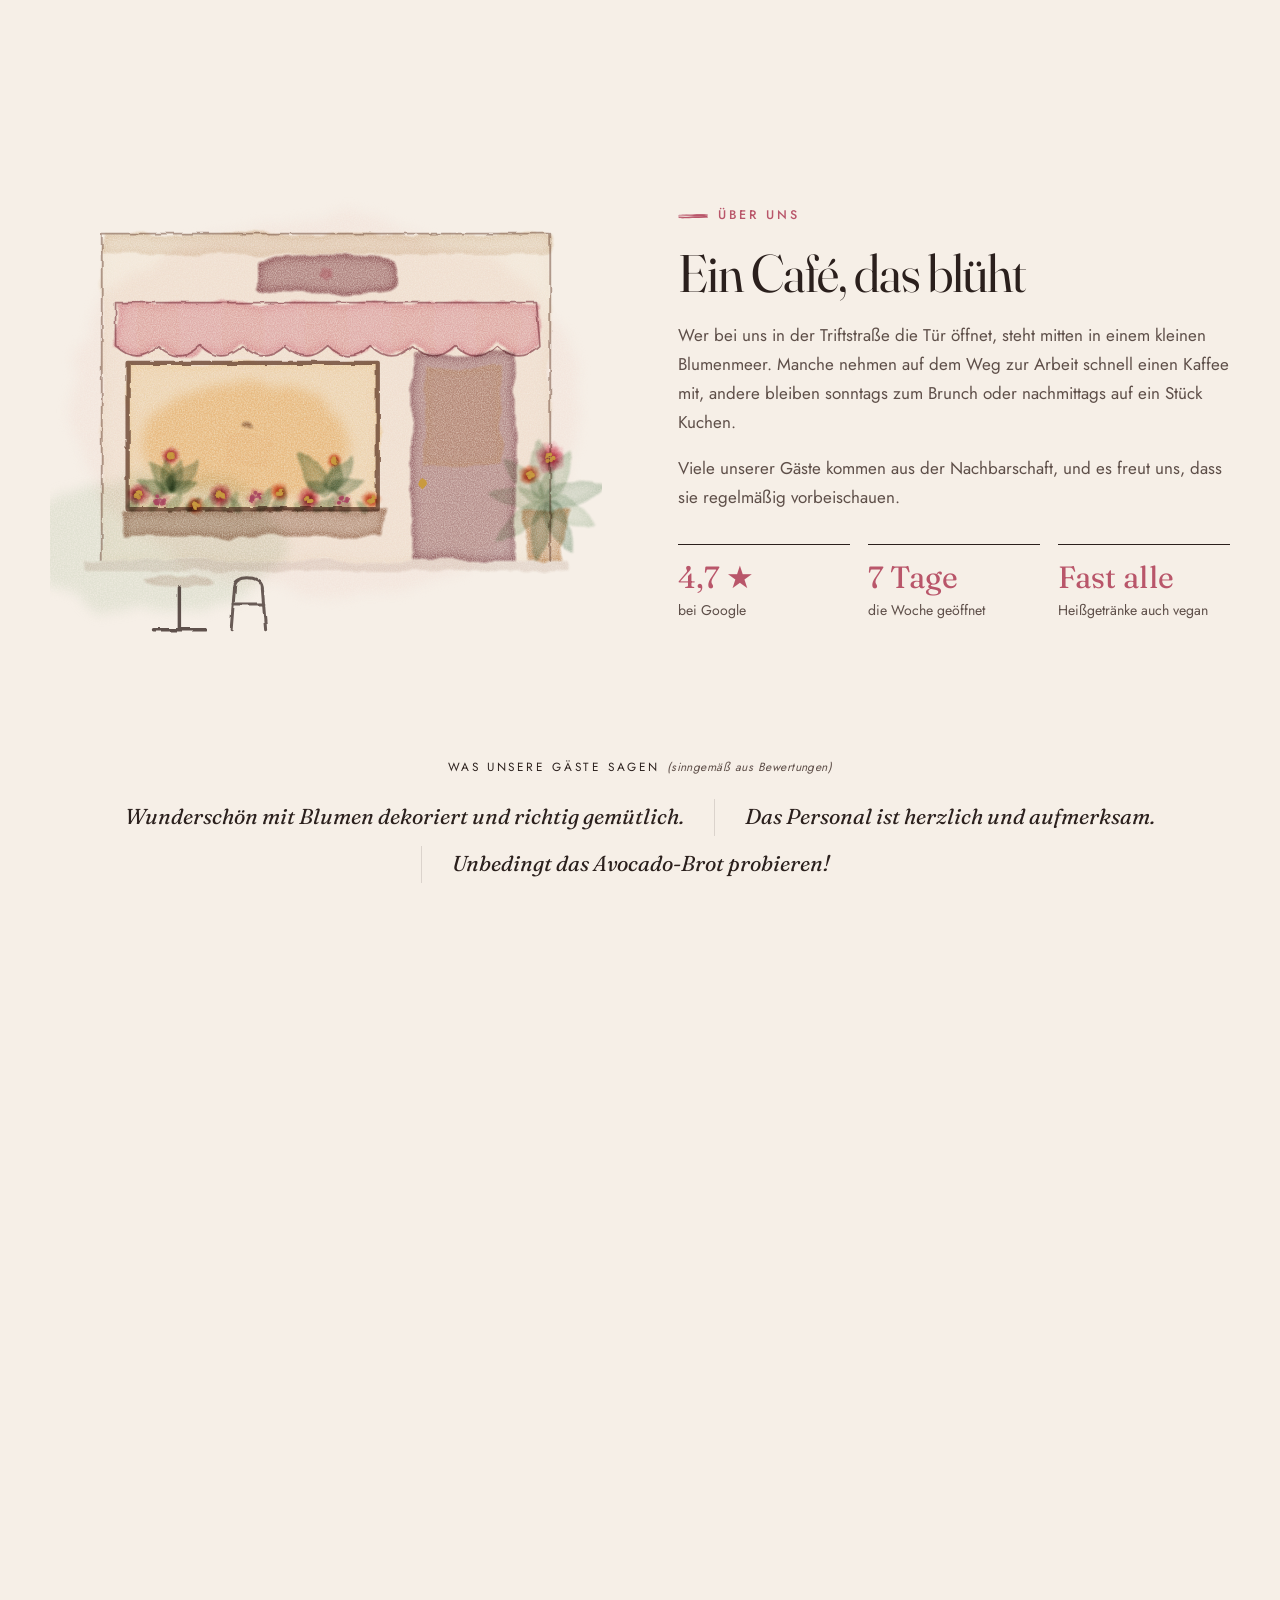
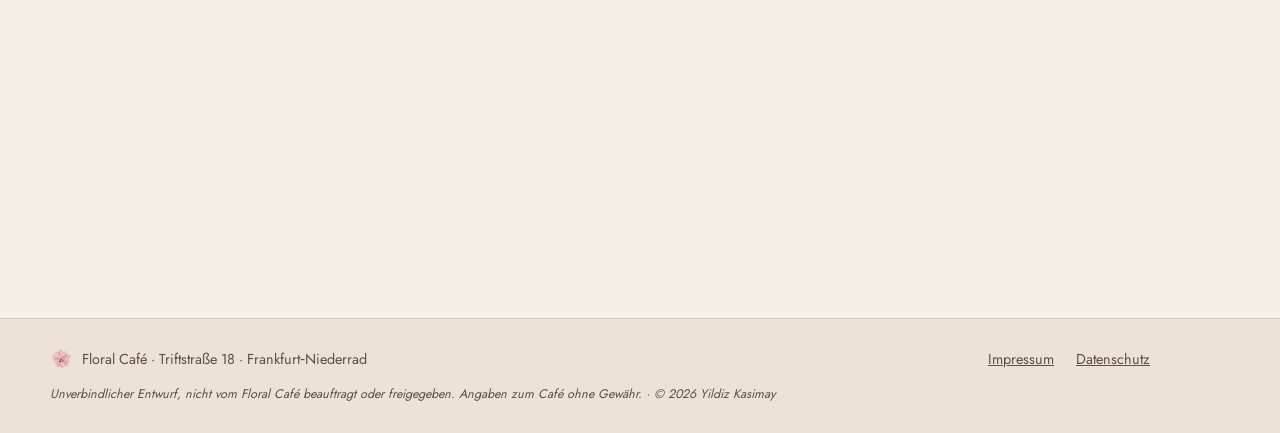
==== commit 923f5fb3: "Texte der Startseite mit dem Humanizer-Skill überarbeiten Typische KI-Muster entfernt (pointierte Sc" ====
--- a/index.html
+++ b/index.html
@@ -34,7 +34,7 @@
 
   <header class="site-header">
     <div class="container site-header__inner">
-      <a class="brand" href="#start" aria-label="Floral Café – zum Seitenanfang">
+      <a class="brand" href="#start" aria-label="Floral Café, zum Seitenanfang">
         <img class="brand__mark" src="img/logo.svg" alt="" width="40" height="40">
         <span class="brand__text">
           <span class="brand__name">Floral Café</span>
@@ -61,9 +61,8 @@
           Zwischen Blumen<br>ein Stück <span class="painted"><span class="painted__text">Ruhe</span></span>.
         </h1>
         <p class="lead">
-          Ein kleines Café voller Blüten, mitten in Niederrad. Hier gibt es Frühstück und Brunch,
-          hausgemachte Kuchen und Kaffee, den man fast immer auch vegan bekommt. Und ein freundliches
-          Lächeln gibt es gratis dazu.
+          Ein kleines Café in Niederrad, voller Blüten. Hier serviert ein freundliches Team Frühstück
+          und Brunch, hausgemachte Kuchen und Kaffee, den man fast immer auch vegan bekommt.
         </p>
         <div class="hero__actions">
           <a class="btn" href="tel:+496958609277">Tisch reservieren</a>
@@ -86,7 +85,7 @@
         <header class="section__head reveal">
           <p class="eyebrow">Unser Angebot</p>
           <h2 class="title">Eine Torte, sechs Stücke</h2>
-          <p class="section__intro">Jedes Stück steht für etwas, das man bei uns erleben kann. Suchen Sie sich eins aus, wir schneiden es Ihnen an.</p>
+          <p class="section__intro">Jedes Stück zeigt etwas, das es bei uns gibt. Suchen Sie sich eins aus, wir schneiden es Ihnen an.</p>
         </header>
 
         <div class="cake">
@@ -181,9 +180,9 @@
             <article class="slice-card is-active" data-card="0" style="--accent:#d9a94f">
               <p class="slice-card__num">I · Frühstück</p>
               <h3>Den Tag sanft beginnen</h3>
-              <p>Ab acht Uhr morgens: ein warmes Getränk, frisches Gebäck und ein ruhiger Platz zwischen Blumen, bevor der Tag richtig losgeht.</p>
-              <ul>
-                <li>Avocado-Brot – der Liebling unserer Gäste</li>
+              <p>Schon ab acht Uhr morgens sitzen Sie bei Kaffee und Croissant zwischen unseren Blumen, bevor der Tag richtig losgeht.</p>
+              <ul>
+                <li>Avocado-Brot, der Liebling unserer Gäste</li>
                 <li>Croissants &amp; Toasts</li>
                 <li>Sandwiches, herzhaft belegt</li>
               </ul>
@@ -191,7 +190,7 @@
             <article class="slice-card" data-card="1" style="--accent:#c9868a">
               <p class="slice-card__num">II · Brunch</p>
               <h3>Für lange Vormittage</h3>
-              <p>Mit Freunden, mit der Familie oder einfach mit sich selbst: Bei uns darf ein Brunch so lange dauern, wie das Gespräch.</p>
+              <p>Beim Brunch mit Freunden oder der Familie dürfen Sie gern so lange bei uns bleiben, wie das Gespräch dauert.</p>
               <ul>
                 <li>Paninis &amp; Club-Sandwich</li>
                 <li>Süßes und Herzhaftes zum Teilen</li>
@@ -200,8 +199,8 @@
             </article>
             <article class="slice-card" data-card="2" style="--accent:#e3909c">
               <p class="slice-card__num">III · Hausgemachte Kuchen</p>
-              <h3>Mit Liebe gebacken</h3>
-              <p>Unsere Kuchenvitrine wechselt mit Lust und Laune. Die Kuchen backen wir selbst.</p>
+              <h3>Aus der Vitrine</h3>
+              <p>Unsere Kuchen backen wir selbst, und die Auswahl wechselt nach Lust und Laune.</p>
               <ul>
                 <li>Cheesecake</li>
                 <li>Tiramisu</li>
@@ -211,7 +210,7 @@
             <article class="slice-card" data-card="3" style="--accent:#7f9555">
               <p class="slice-card__num">IV · Vegan</p>
               <h3>Für alle ein Stück</h3>
-              <p>Fast jedes Heißgetränk bereiten wir auf Wunsch mit Pflanzenmilch zu, und in der Vitrine wartet fast immer mindestens ein veganer Kuchen.</p>
+              <p>Fast jedes Heißgetränk bereiten wir auf Wunsch mit Pflanzenmilch zu, und in der Vitrine steht fast immer auch ein veganer Kuchen.</p>
               <ul>
                 <li>Hafer- &amp; Pflanzenmilch</li>
                 <li>Vegane Kuchen</li>
@@ -221,7 +220,7 @@
             <article class="slice-card" data-card="4" style="--accent:#8f5e40">
               <p class="slice-card__num">V · Kaffee, Tee &amp; Matcha</p>
               <h3>Aus der Tasse</h3>
-              <p>Ob Cappuccino mit Latte Art, eine Kanne Tee oder ein leuchtend grüner Matcha Latte: Unsere Getränke werden mit Ruhe zubereitet.</p>
+              <p>Zum Cappuccino gehört bei uns Latte Art, den Tee bringen wir Ihnen in der Kanne, und der Matcha Latte leuchtet grün.</p>
               <ul>
                 <li>Kaffeespezialitäten</li>
                 <li>Matcha Latte</li>
@@ -231,7 +230,7 @@
             <article class="slice-card" data-card="5" style="--accent:#c97f90">
               <p class="slice-card__num">VI · To go &amp; Anlässe</p>
               <h3>Ein Stück für unterwegs</h3>
-              <p>Kaffee und Kuchen gibt es auch zum Mitnehmen. Sie planen eine Feier oder ein Treffen im Büro? Sprechen Sie uns an.</p>
+              <p>Wenn es schnell gehen muss, nehmen Sie Kaffee und Kuchen mit. Für eine Feier oder ein Treffen im Büro sprechen Sie uns an.</p>
               <ul>
                 <li>Kaffee &amp; Kuchen zum Mitnehmen</li>
                 <li>Paninis to go</li>
@@ -261,13 +260,13 @@
           <li class="dish reveal">
             <img src="img/karte-avocado.svg" alt="Aquarell: Avocado-Brot" width="400" height="320" loading="lazy">
             <h3>Avocado-Brot</h3>
-            <p>Geröstetes Brot, Avocado, ein Hauch Chili. Der Klassiker zum Frühstück.</p>
+            <p>Geröstetes Brot mit Avocado und einem Hauch Chili, unser Frühstücksklassiker.</p>
             <span class="tag tag--vegan">vegan möglich</span>
           </li>
           <li class="dish reveal">
             <img src="img/karte-croissant.svg" alt="Aquarell: Croissant" width="400" height="320" loading="lazy">
             <h3>Croissant</h3>
-            <p>Buttrig, blättrig, warm. Am besten mit einem Milchkaffee.</p>
+            <p>Buttrig und blättrig. Dazu passt ein Milchkaffee.</p>
           </li>
           <li class="dish reveal">
             <img src="img/karte-panini.svg" alt="Aquarell: Panini mit Mozzarella, Tomate und Rucola" width="400" height="320" loading="lazy">
@@ -283,7 +282,7 @@
           <li class="dish reveal">
             <img src="img/karte-matcha.svg" alt="Aquarell: Matcha Latte im Glas" width="400" height="320" loading="lazy">
             <h3>Matcha Latte</h3>
-            <p>Leuchtend grün, sanft und belebend.</p>
+            <p>Gemahlener Grüntee mit Milch.</p>
             <span class="tag tag--vegan">vegan möglich</span>
           </li>
           <li class="dish reveal">
@@ -317,16 +316,16 @@
           <h2 class="title">Ein Café, das blüht</h2>
           <p>
             Wer bei uns in der Triftstraße die Tür öffnet, steht mitten in einem kleinen Blumenmeer.
-            Wir wollten einen Ort schaffen, an dem man ankommen kann: für einen schnellen Kaffee auf dem Weg
-            zur Arbeit, für den Sonntagsbrunch mit Freunden oder für ein Stück Kuchen am Nachmittag.
+            Manche nehmen auf dem Weg zur Arbeit schnell einen Kaffee mit, andere bleiben sonntags
+            zum Brunch oder nachmittags auf ein Stück Kuchen.
           </p>
           <p>
-            Viele unserer Gäste kommen aus der Nachbarschaft und schon lange regelmäßig. Darüber freuen wir uns jeden Tag.
+            Viele unserer Gäste kommen aus der Nachbarschaft, und es freut uns, dass sie regelmäßig vorbeischauen.
           </p>
           <dl class="stats">
             <div><dt>4,7 ★</dt><dd>bei Google</dd></div>
             <div><dt>7 Tage</dt><dd>die Woche geöffnet</dd></div>
-            <div><dt>Fast alles</dt><dd>auch vegan möglich</dd></div>
+            <div><dt>Fast alle</dt><dd>Heißgetränke auch vegan</dd></div>
           </dl>
         </div>
       </div>
